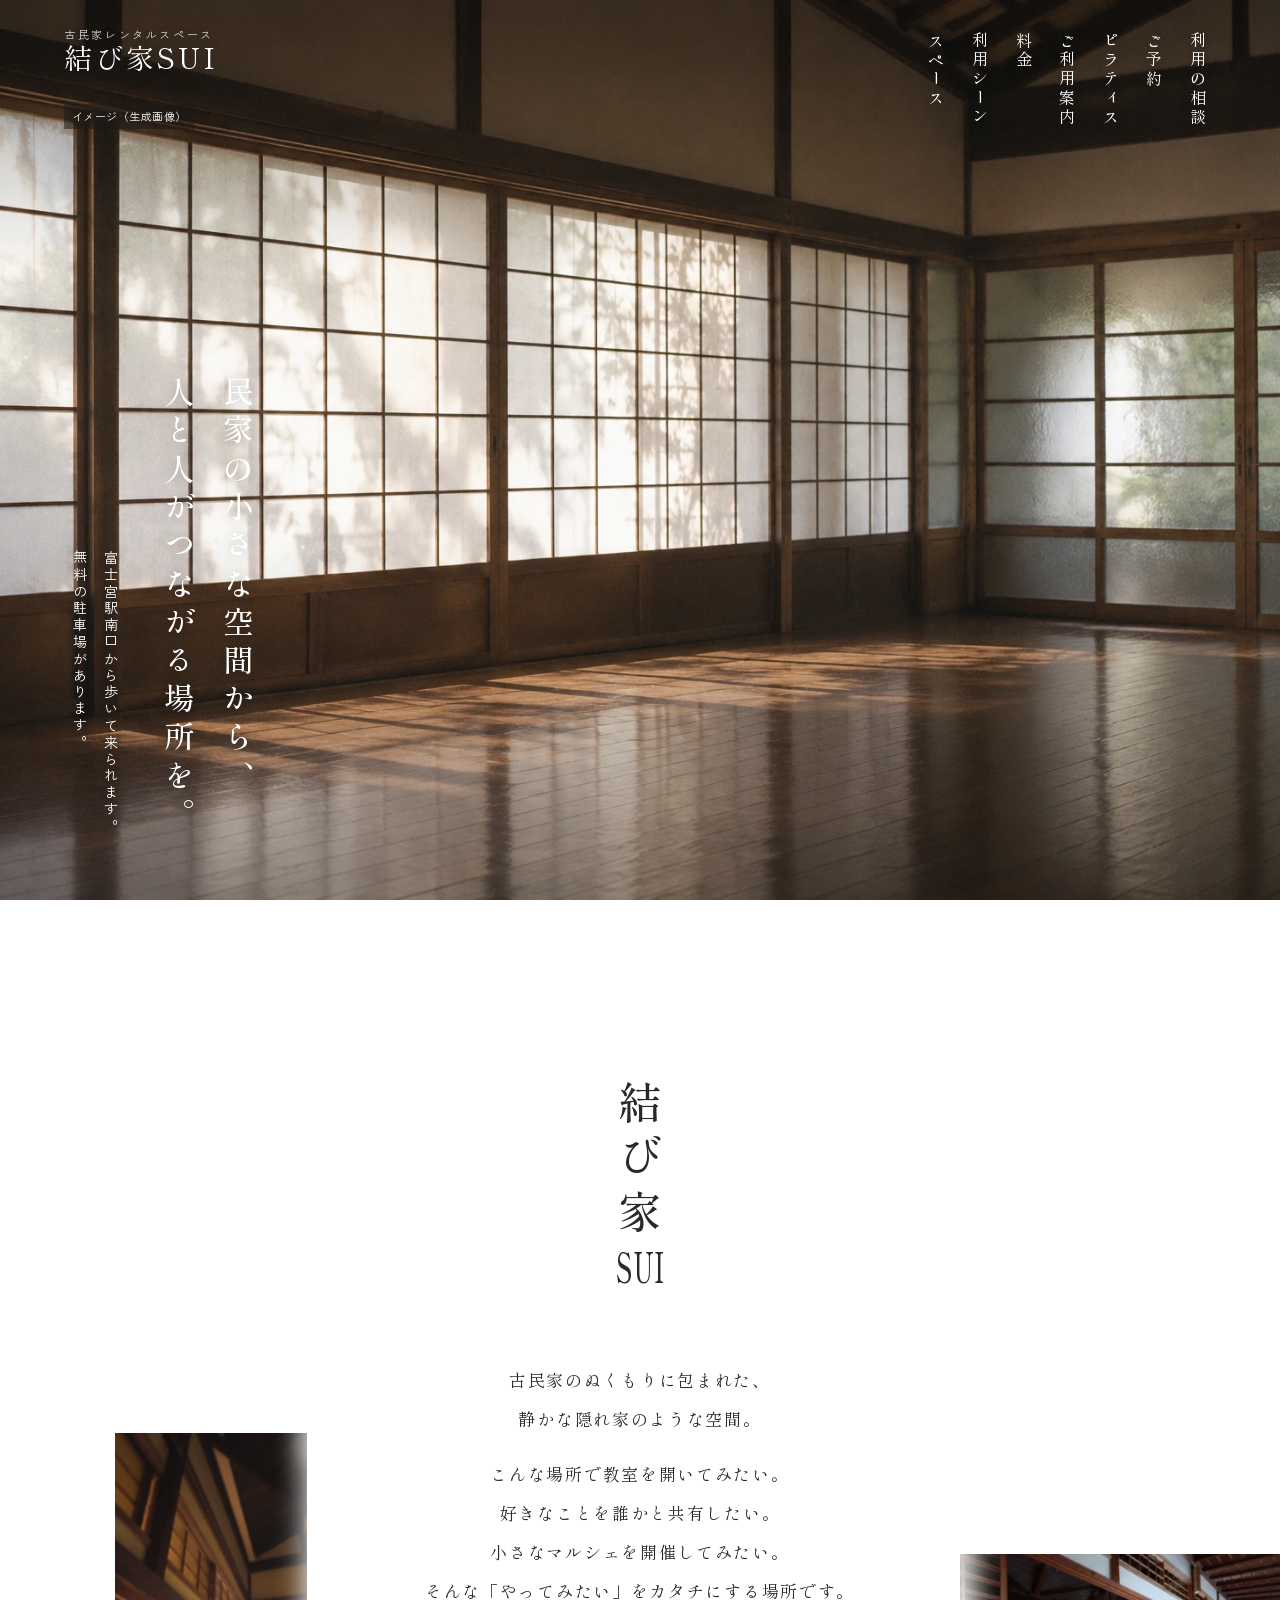
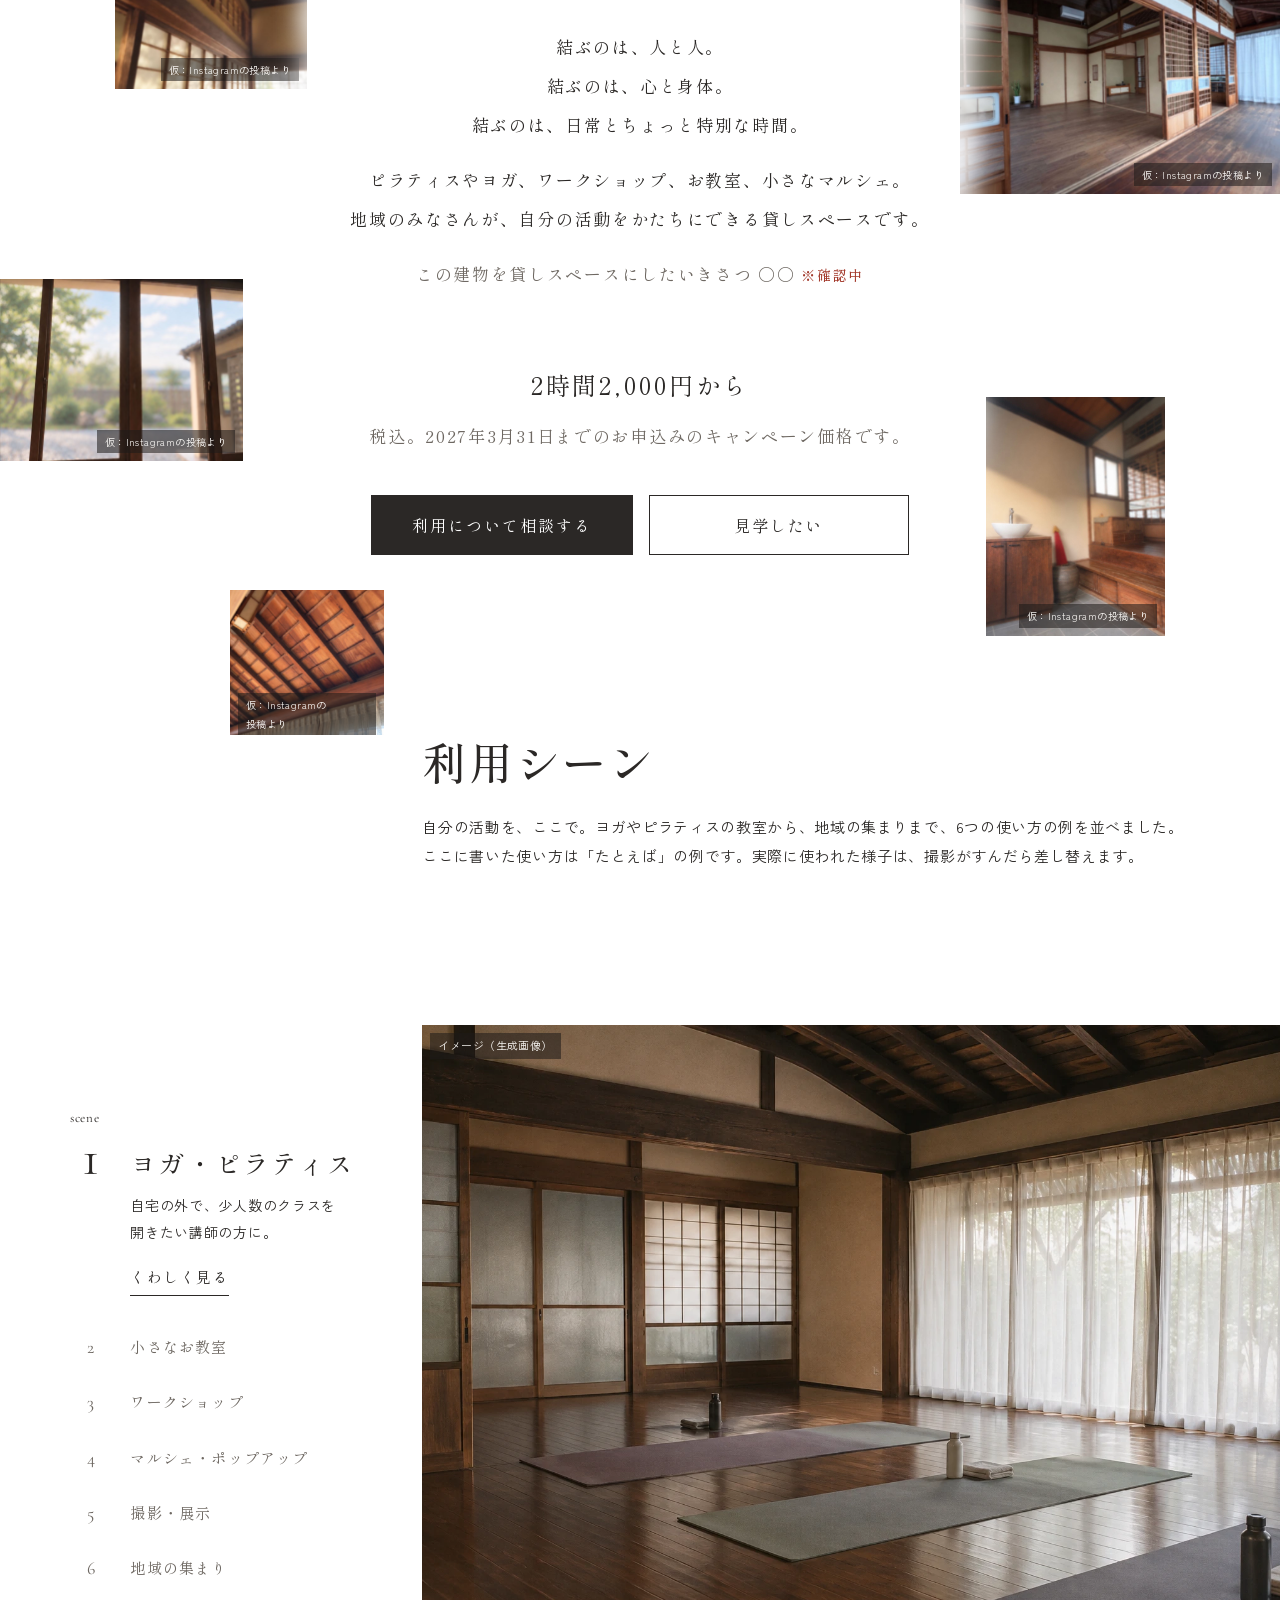
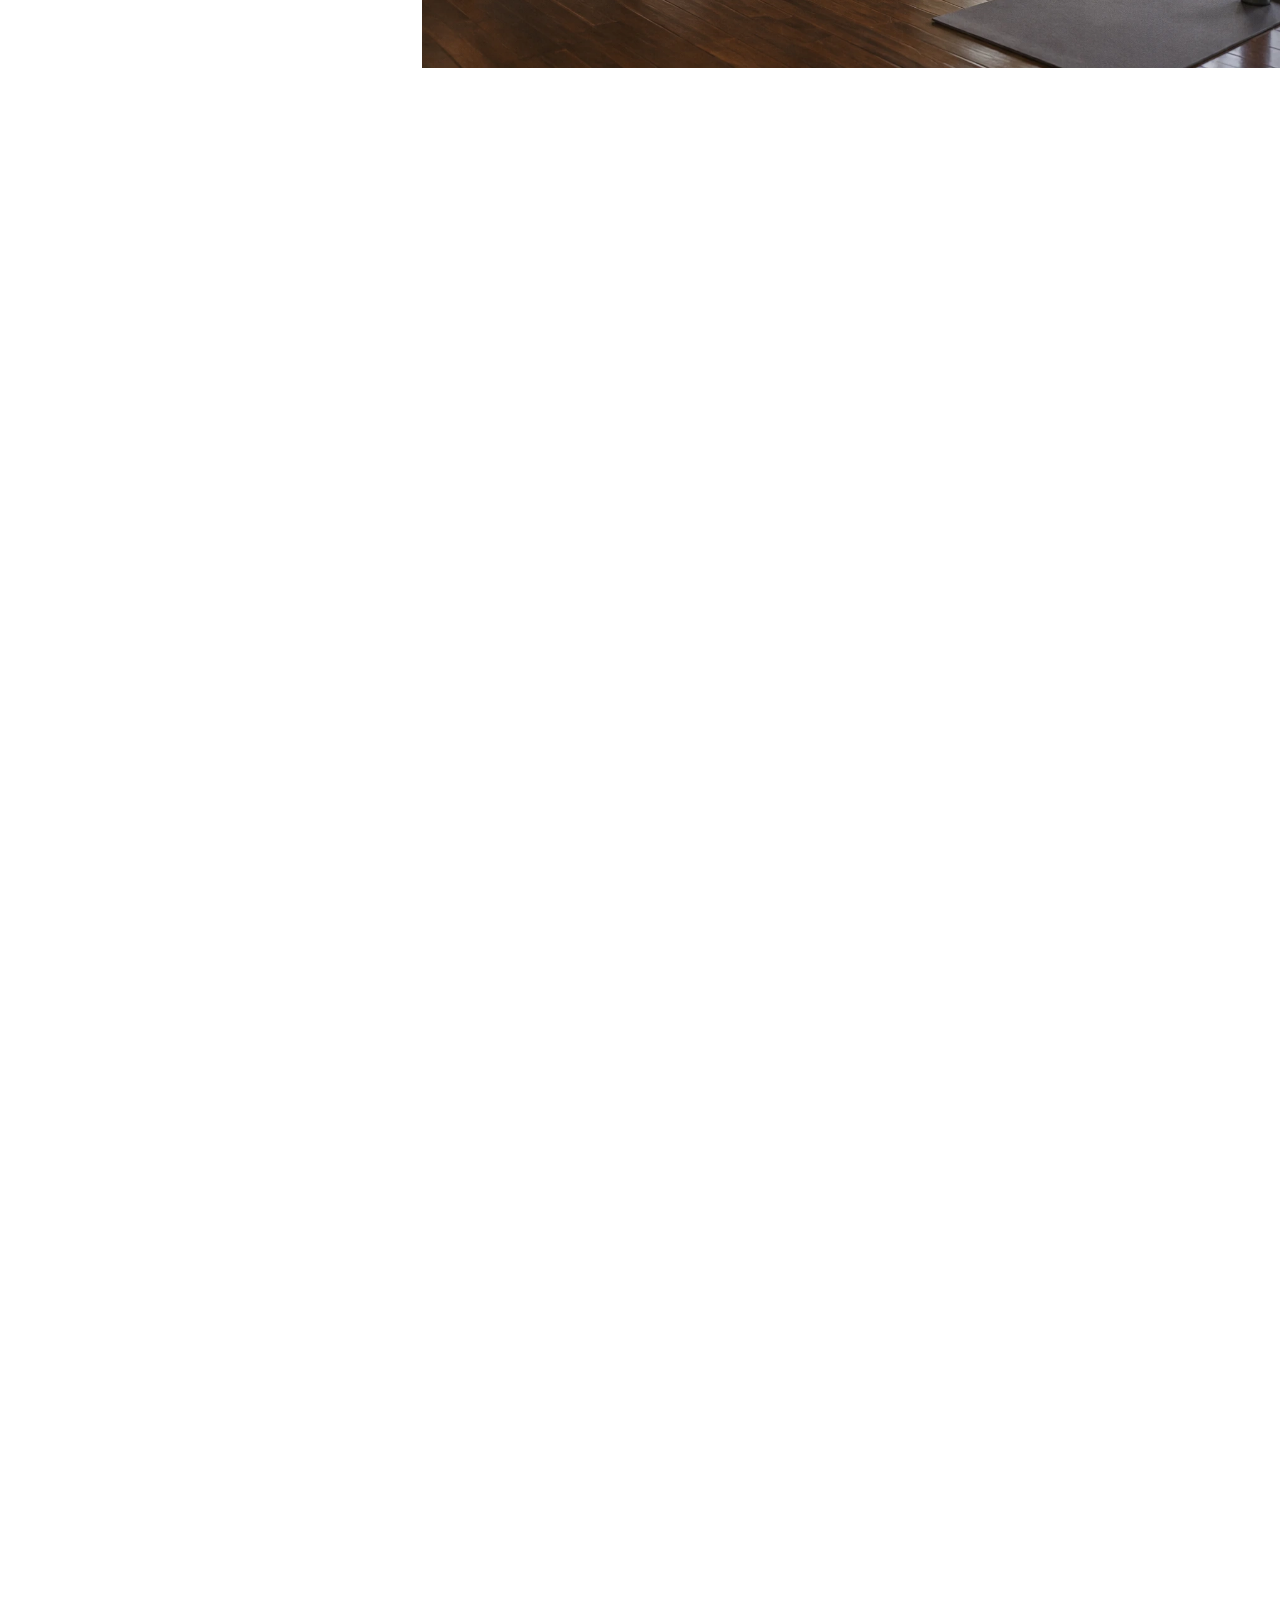
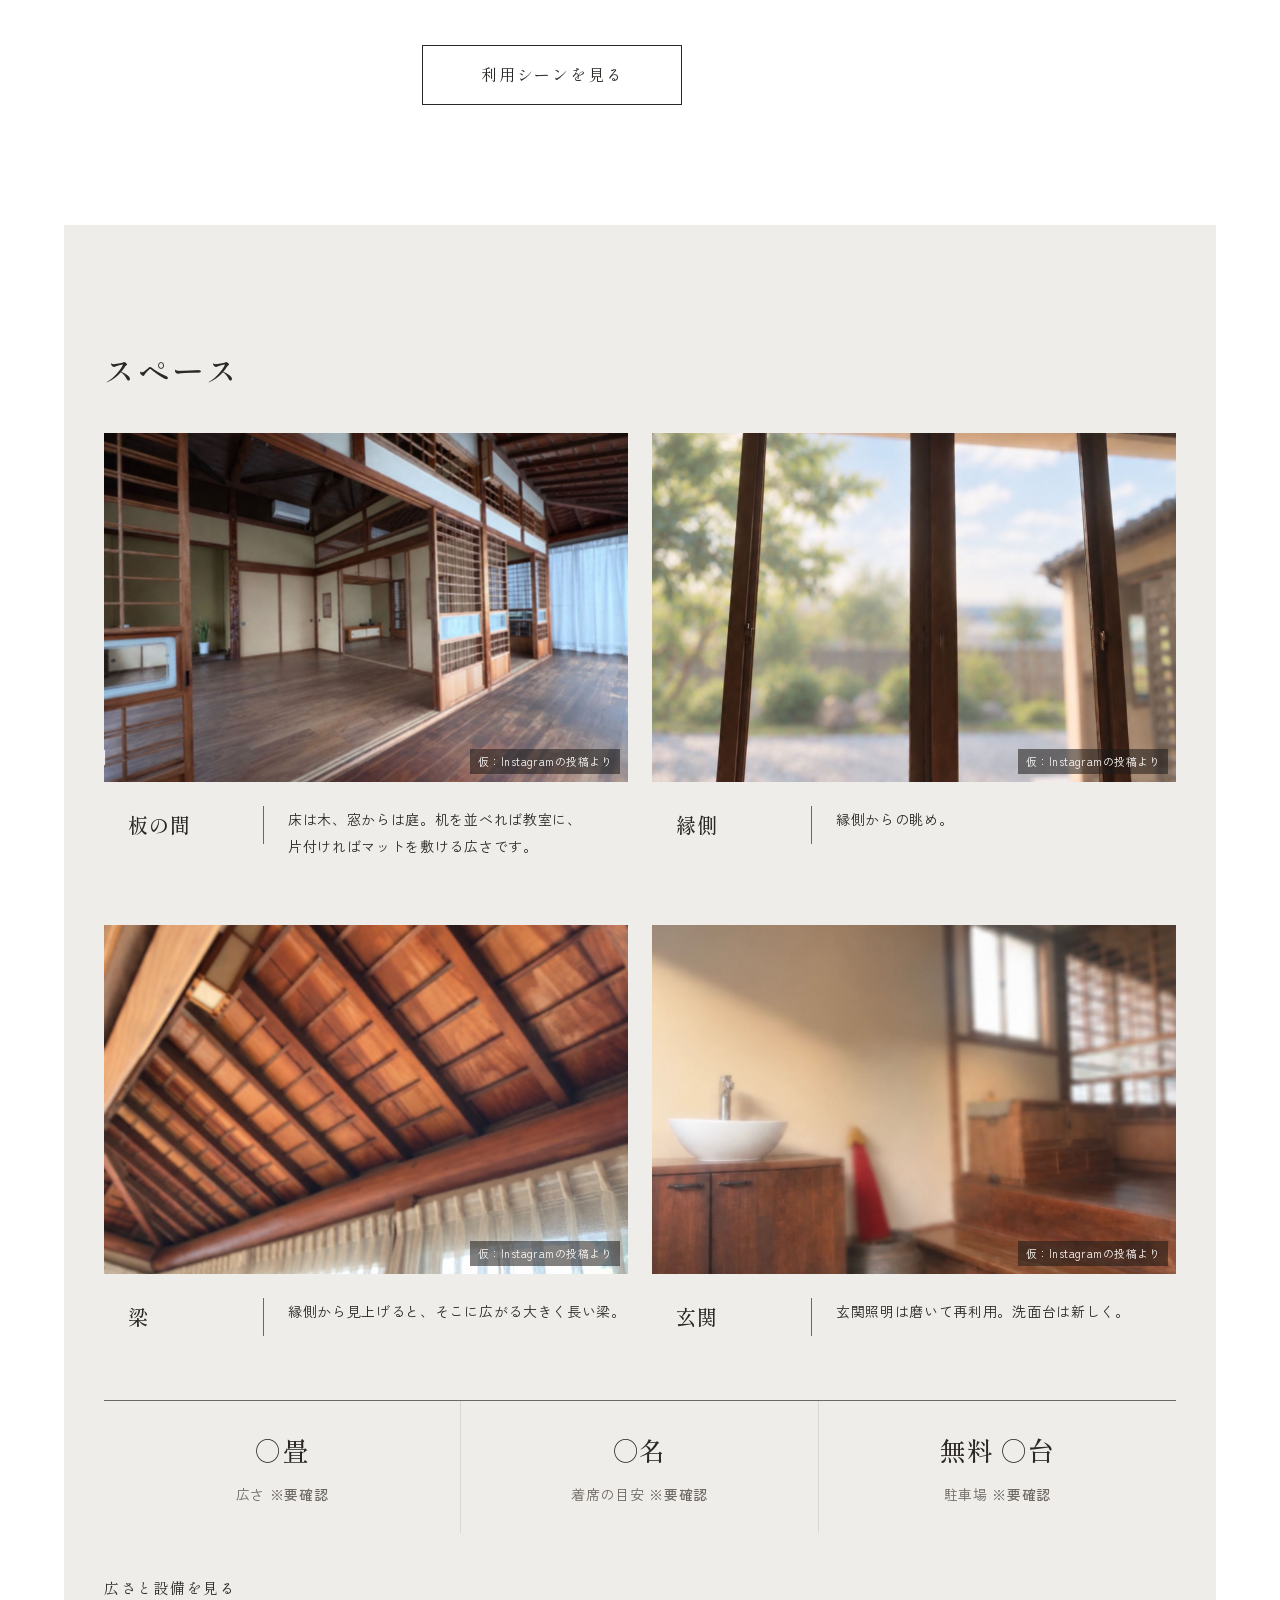
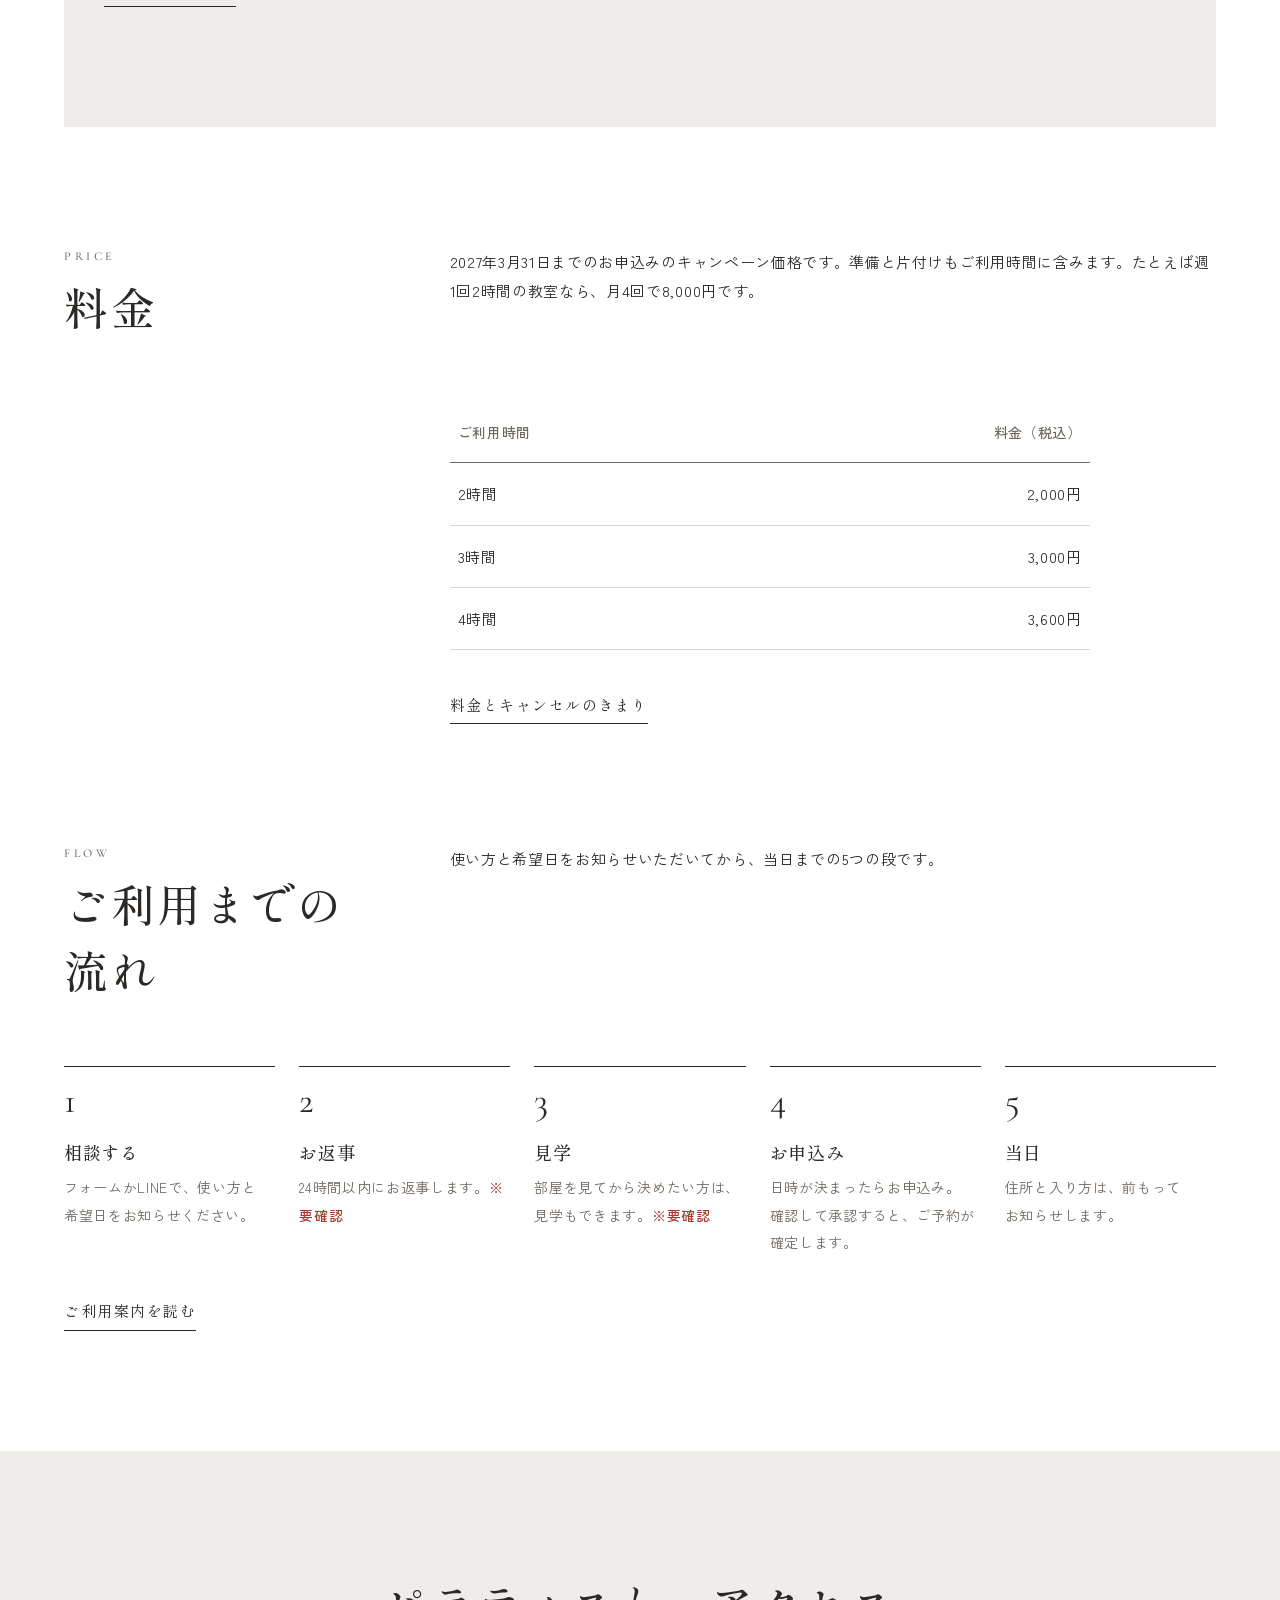
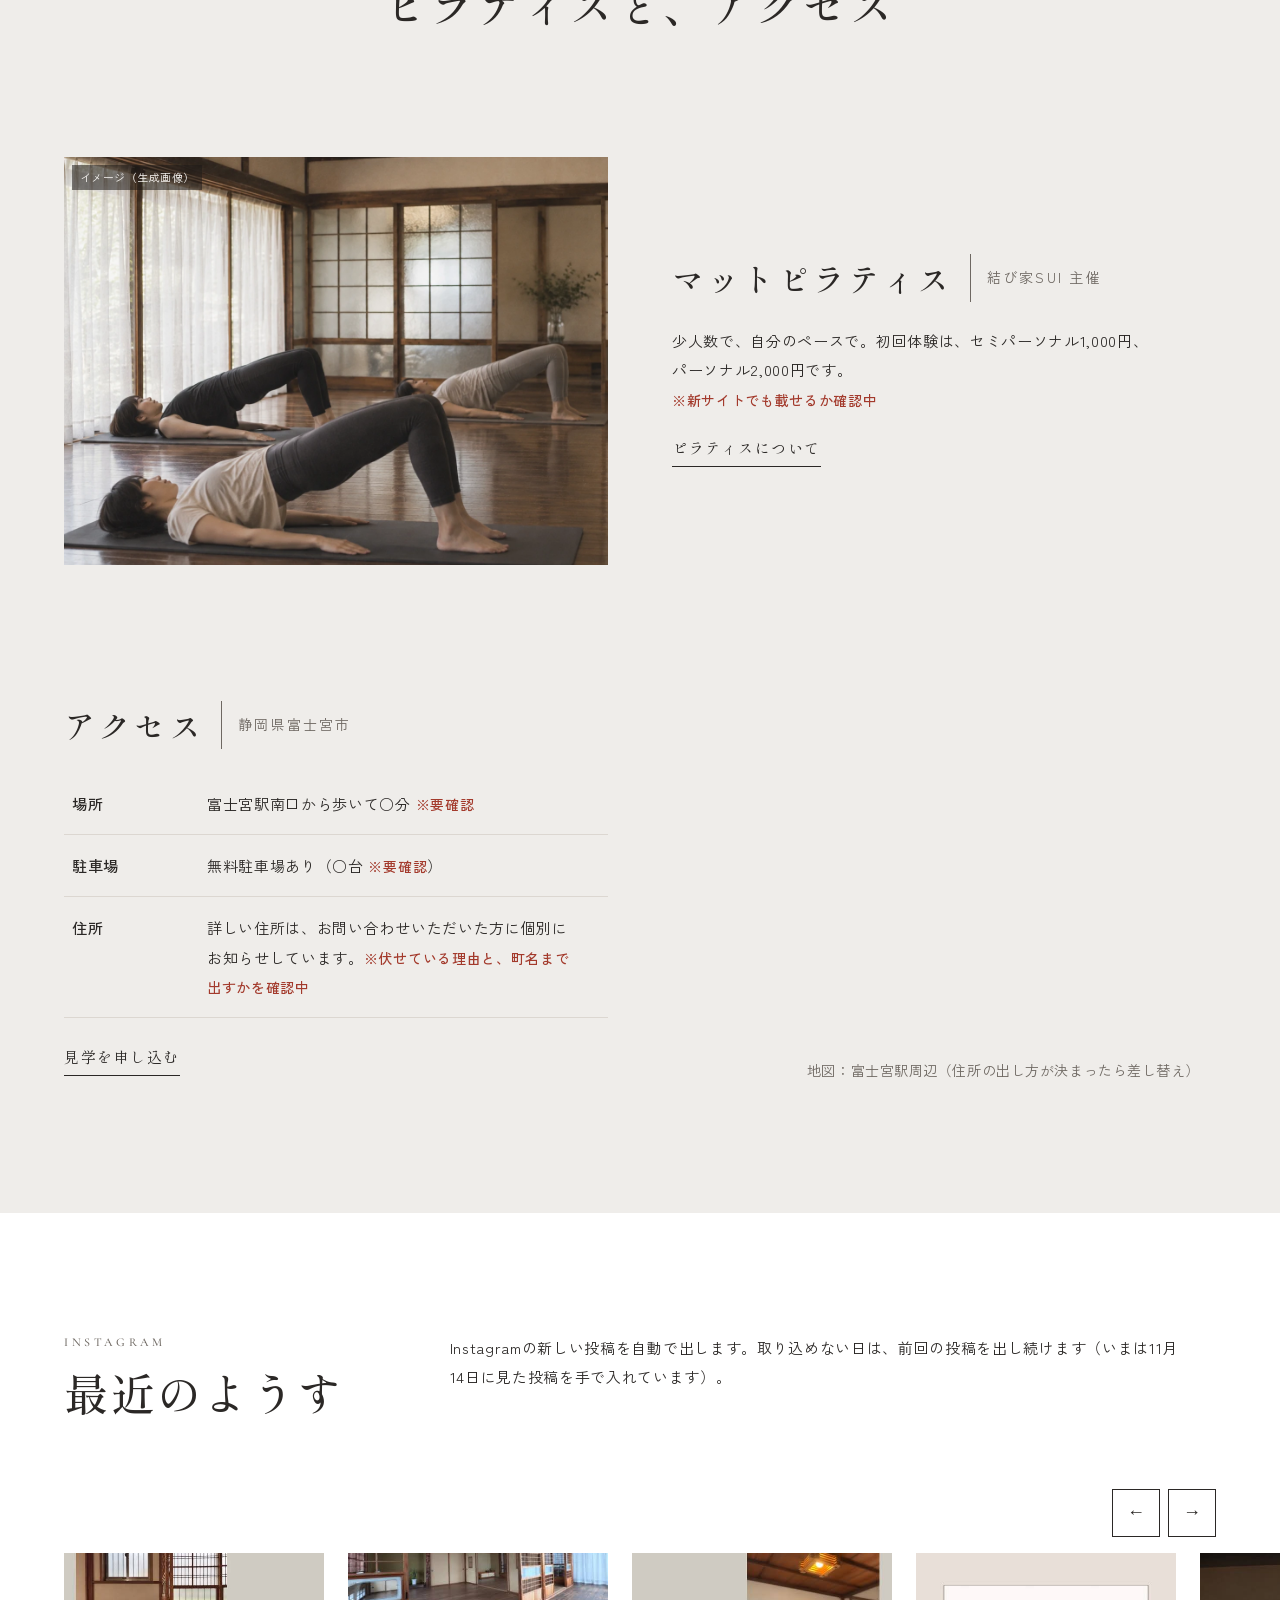
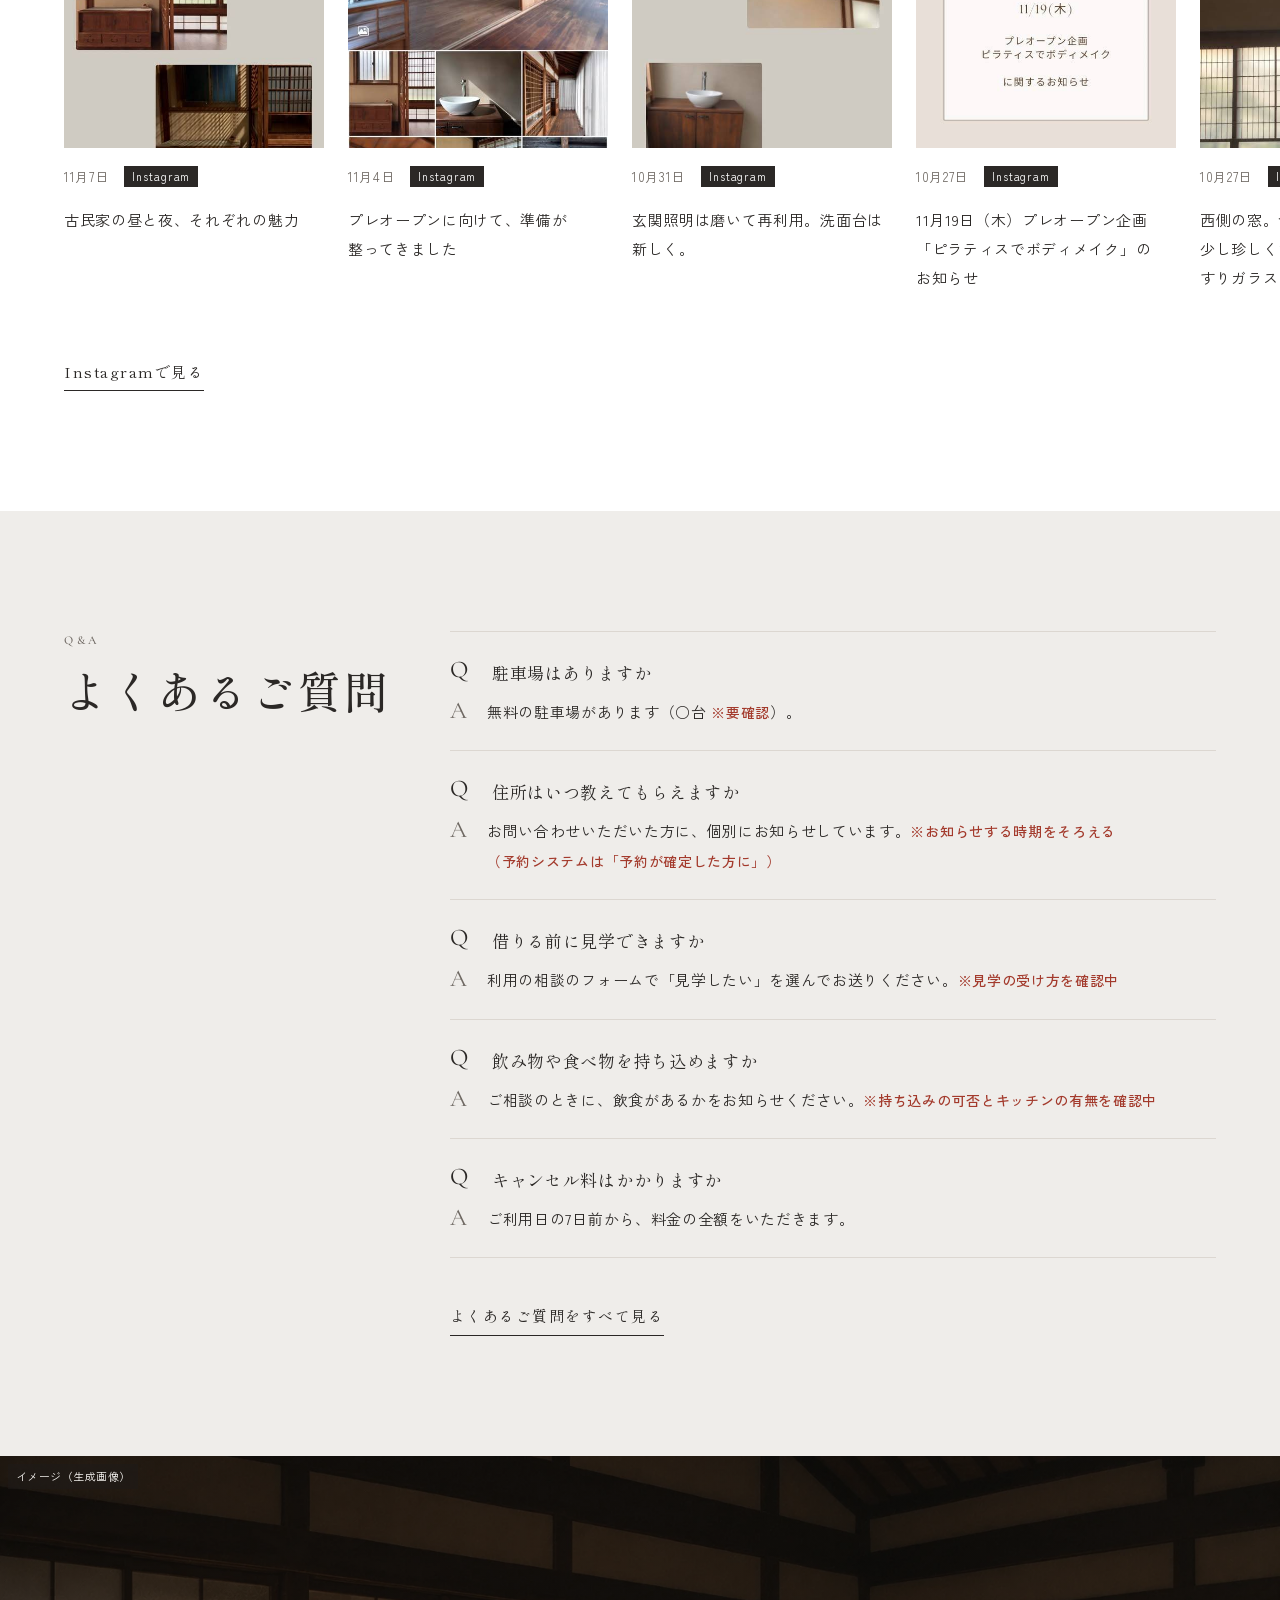
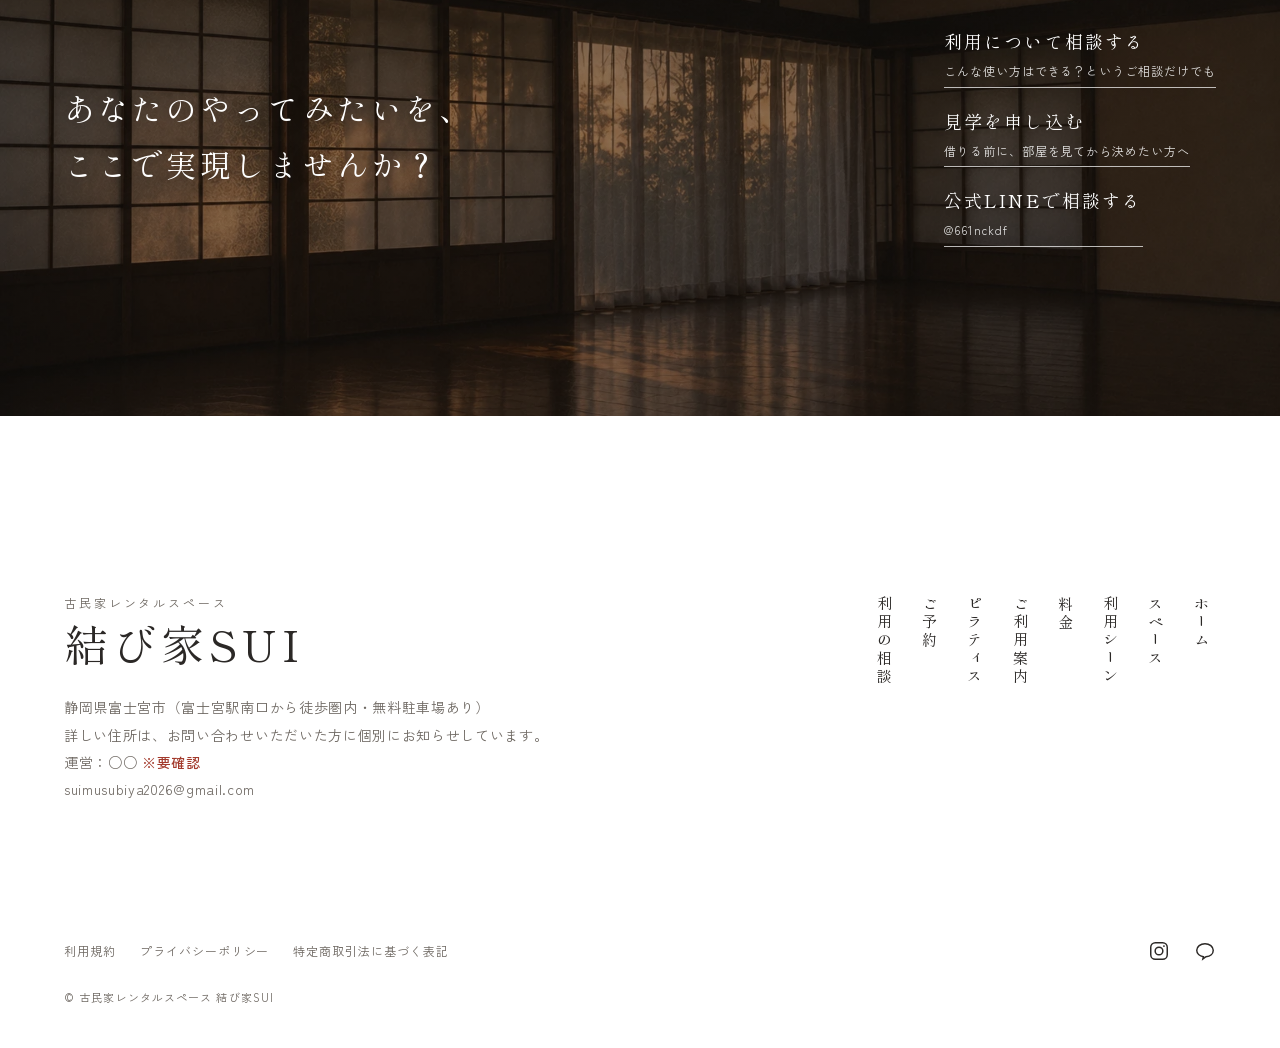
==== index.html @ 97f44e24 "結び家SUI モック2案目を追加する（senya-gafu.com の並べ方） 1案目（Musubiya-Sui-HP）と同じ中身を、全面の写真・縦書きのメニュー・散らした写真・ 番号つきの一覧と大き" ====
<!doctype html>
<html lang="ja">
<head>
<meta charset="utf-8">
<meta name="viewport" content="width=device-width, initial-scale=1">
<title>富士宮の古民家レンタルスペース｜結び家SUI（モック2案目）</title>
<meta name="description" content="富士宮駅南口から徒歩圏内、無料駐車場あり。ヨガやピラティスの教室、ワークショップ、小さな集まりに使える貸しスペースです。2時間2,000円から（税込）。">
<link rel="preconnect" href="https://fonts.googleapis.com">
<link rel="preconnect" href="https://fonts.gstatic.com" crossorigin>
<link href="https://fonts.googleapis.com/css2?family=Cormorant+Garamond:wght@500&family=Shippori+Mincho:wght@500&family=Zen+Kaku+Gothic+New:wght@400;500&display=swap" rel="stylesheet">
<link rel="stylesheet" href="assets/site.css?v=1">
</head>
<body id="top">
<div data-include="header"></div>

<main>
  <!-- 1. 最初の画面：全面の写真と、左下の縦書きのことば -->
  <div class="mv">
    <h1 class="sr-only">古民家レンタルスペース 結び家SUI</h1>
    <div class="ph dark mv-photo photo gen" style="background-image:url(assets/img/gen/top-hero.webp)" data-label="写真：障子越しの光が入る部屋（撮影予定）"></div>
    <div class="mv-copy">
      <h2>民家の小さな空間から、<br>人と人がつながる場所を。</h2>
      <p>富士宮駅南口から歩いて来られます。<br>無料の駐車場があります。</p>
    </div>
  </div>

  <!-- 2. この場所について：縦書きの名前と、まわりに散らした写真 -->
  <section class="concept" aria-label="この場所について">
    <div class="floats" aria-hidden="true">
      <div class="ph photo f1" data-speed="90"  style="background-image:url(assets/img/photo/tall-shoji.jpg)" data-label=""></div>
      <div class="ph photo f2" data-speed="160" style="background-image:url(assets/img/photo/room.jpg)" data-label=""></div>
      <div class="ph photo f3" data-speed="120" style="background-image:url(assets/img/photo/garden.jpg)" data-label=""></div>
      <div class="ph photo f4" data-speed="70"  style="background-image:url(assets/img/photo/genkan.jpg)" data-label=""></div>
      <div class="ph photo f5" data-speed="140" style="background-image:url(assets/img/photo/beams.jpg)" data-label=""></div>
    </div>
    <div class="concept-body">
      <h2>結び家<span class="tcy">SUI</span></h2>
      <p>古民家のぬくもりに包まれた、<br>静かな隠れ家のような空間。</p>
      <p>こんな場所で教室を開いてみたい。<br>好きなことを誰かと共有したい。<br>小さなマルシェを開催してみたい。<br>そんな「やってみたい」をカタチにする場所です。</p>
      <p>結ぶのは、人と人。<br>結ぶのは、心と身体。<br>結ぶのは、日常とちょっと特別な時間。</p>
      <p>ピラティスやヨガ、ワークショップ、お教室、小さなマルシェ。<br>地域のみなさんが、自分の活動をかたちにできる貸しスペースです。</p>
      <p class="note">この建物を貸しスペースにしたいきさつ ○○ <span class="todo">※確認中</span></p>
      <p class="price">2時間2,000円から</p>
      <p class="note">税込。2027年3月31日までのお申込みのキャンペーン価格です。</p>
      <div class="btns">
        <a class="btn primary" href="contact.html">利用について相談する</a>
        <a class="btn" href="contact.html?type=visit">見学したい</a>
      </div>
    </div>
  </section>

  <!-- 3. 利用シーン：左に番号つきの一覧、右に大きな写真。スクロールで切り替わる -->
  <section class="steps" aria-labelledby="steps-ttl">
    <div class="steps-head">
      <h2 id="steps-ttl">利用シーン</h2>
      <p>自分の活動を、ここで。ヨガやピラティスの教室から、地域の集まりまで、6つの使い方の例を並べました。ここに書いた使い方は「たとえば」の例です。実際に使われた様子は、撮影がすんだら差し替えます。</p>
    </div>
    <div class="steps-track" style="--n:6">
      <div class="steps-pin">
        <ol class="steps-list">
          <li><span class="k">scene</span><div class="ph photo gen mph" style="background-image:url(assets/img/gen/scene-yoga.webp)" data-label=""></div><span class="t">ヨガ・ピラティス</span><div class="d">自宅の外で、少人数のクラスを開きたい講師の方に。<br><a class="line-link" href="scenes.html#yoga-pilates">くわしく見る</a></div></li>
          <li><span class="k">scene</span><div class="ph photo gen mph" style="background-image:url(assets/img/gen/scene-class.webp)" data-label=""></div><span class="t">小さなお教室</span><div class="d">手芸などの、机を並べて教える教室に。<br><a class="line-link" href="scenes.html#class">くわしく見る</a></div></li>
          <li><span class="k">scene</span><div class="ph photo gen mph" style="background-image:url(assets/img/gen/scene-workshop.webp)" data-label=""></div><span class="t">ワークショップ</span><div class="d">作家さんの、少人数の作る会に。<br><a class="line-link" href="scenes.html#workshop">くわしく見る</a></div></li>
          <li><span class="k">scene</span><div class="ph photo gen mph" style="background-image:url(assets/img/gen/scene-marche.webp)" data-label=""></div><span class="t">マルシェ・ポップアップ</span><div class="d">内容と人数をご相談ください。<span class="todo">※物販と人数の条件を確認中</span><br><a class="line-link" href="scenes.html#marche">くわしく見る</a></div></li>
          <li><span class="k">scene</span><div class="ph photo gen mph" style="background-image:url(assets/img/gen/scene-exhibit.webp)" data-label=""></div><span class="t">撮影・展示</span><div class="d">内容をご相談ください。<span class="todo">※撮影の料金を確認中</span><br><a class="line-link" href="scenes.html#photo">くわしく見る</a></div></li>
          <li><span class="k">scene</span><div class="ph photo gen mph" style="background-image:url(assets/img/gen/scene-community.webp)" data-label=""></div><span class="t">地域の集まり</span><div class="d">交流会や勉強会、地域の団体の集まりに。<br><a class="line-link" href="scenes.html#community">くわしく見る</a></div></li>
        </ol>
        <div class="steps-photos" aria-hidden="true">
          <div class="ph photo gen" style="background-image:url(assets/img/gen/scene-yoga.webp)" data-label=""></div>
          <div class="ph photo gen" style="background-image:url(assets/img/gen/scene-class.webp)" data-label=""></div>
          <div class="ph photo gen" style="background-image:url(assets/img/gen/scene-workshop.webp)" data-label=""></div>
          <div class="ph photo gen" style="background-image:url(assets/img/gen/scene-marche.webp)" data-label=""></div>
          <div class="ph photo gen" style="background-image:url(assets/img/gen/scene-exhibit.webp)" data-label=""></div>
          <div class="ph photo gen" style="background-image:url(assets/img/gen/scene-community.webp)" data-label=""></div>
        </div>
      </div>
    </div>
    <div class="steps-foot"><a class="btn" href="scenes.html">利用シーンを見る</a></div>
  </section>

  <!-- 4. スペース：灰色の面の上に、写真と「名前｜説明」のカード -->
  <section class="inset" aria-labelledby="space-ttl">
    <h2 id="space-ttl">スペース</h2>
    <div class="cards2">
      <div><div class="ph photo" style="background-image:url(assets/img/photo/room.jpg)" data-label="写真：部屋の全景"></div>
        <div class="cap"><h3>板の間</h3><p>床は木、窓からは庭。机を並べれば教室に、片付ければマットを敷ける広さです。</p></div></div>
      <div><div class="ph photo" style="background-image:url(assets/img/photo/garden.jpg)" data-label="写真：縁側と庭"></div>
        <div class="cap"><h3>縁側</h3><p>縁側からの眺め。</p></div></div>
      <div><div class="ph photo" style="background-image:url(assets/img/photo/beams.jpg)" data-label="写真：梁"></div>
        <div class="cap"><h3>梁</h3><p>縁側から見上げると、そこに広がる大きく長い梁。</p></div></div>
      <div><div class="ph photo" style="background-image:url(assets/img/photo/genkan.jpg)" data-label="写真：玄関"></div>
        <div class="cap"><h3>玄関</h3><p>玄関照明は磨いて再利用。洗面台は新しく。</p></div></div>
    </div>
    <ul class="facts">
      <li><b>○畳</b><span>広さ <span class="todo">※要確認</span></span></li>
      <li><b>○名</b><span>着席の目安 <span class="todo">※要確認</span></span></li>
      <li><b>無料 ○台</b><span>駐車場 <span class="todo">※要確認</span></span></li>
    </ul>
    <div class="sec-foot"><a class="line-link" href="space.html">広さと設備を見る</a></div>
  </section>

  <!-- 5. 料金と、ご利用までの流れ：見出しを左、文を右 -->
  <section class="sec" aria-labelledby="price-ttl">
    <div class="twohead">
      <h2 id="price-ttl"><small>Price</small>料金</h2>
      <p>2027年3月31日までのお申込みのキャンペーン価格です。準備と片付けもご利用時間に含みます。たとえば週1回2時間の教室なら、月4回で8,000円です。</p>
    </div>
    <div class="body">
      <table class="t" style="max-width:640px">
        <thead><tr><th>ご利用時間</th><th style="text-align:right">料金（税込）</th></tr></thead>
        <tbody>
          <tr><td>2時間</td><td class="num">2,000円</td></tr>
          <tr><td>3時間</td><td class="num">3,000円</td></tr>
          <tr><td>4時間</td><td class="num">3,600円</td></tr>
        </tbody>
      </table>
      <div class="sec-foot"><a class="line-link" href="price.html">料金とキャンセルのきまり</a></div>
    </div>
  </section>

  <section class="sec" style="padding-top:0" aria-labelledby="flow-ttl">
    <div class="twohead">
      <h2 id="flow-ttl"><small>Flow</small>ご利用までの流れ</h2>
      <p>使い方と希望日をお知らせいただいてから、当日までの5つの段です。</p>
    </div>
    <ol class="flow">
      <li><b>相談する</b><p>フォームかLINEで、使い方と希望日をお知らせください。</p></li>
      <li><b>お返事</b><p>24時間以内にお返事します。<span class="todo">※要確認</span></p></li>
      <li><b>見学</b><p>部屋を見てから決めたい方は、見学もできます。<span class="todo">※要確認</span></p></li>
      <li><b>お申込み</b><p>日時が決まったらお申込み。確認して承認すると、ご予約が確定します。</p></li>
      <li><b>当日</b><p>住所と入り方は、前もってお知らせします。</p></li>
    </ol>
    <div class="sec-foot"><a class="line-link" href="guide.html">ご利用案内を読む</a></div>
  </section>

  <!-- 6. ピラティスとアクセス：写真と文を左右に交互に -->
  <section class="rows" aria-labelledby="rows-ttl">
    <h2 id="rows-ttl">ピラティスと、アクセス</h2>
    <div class="row-item">
      <div class="ph photo gen" style="background-image:url(assets/img/gen/pilates-move.webp)" data-label="写真：マットの上で体を動かす様子"></div>
      <div>
        <div class="name"><h3>マットピラティス</h3><span>結び家SUI 主催</span></div>
        <p>少人数で、自分のペースで。初回体験は、セミパーソナル1,000円、パーソナル2,000円です。<br><span class="todo">※新サイトでも載せるか確認中</span></p>
        <a class="line-link" href="pilates.html">ピラティスについて</a>
      </div>
    </div>
    <div class="row-item rev" id="access">
      <div class="ph" data-label="地図：富士宮駅周辺（住所の出し方が決まったら差し替え）"></div>
      <div>
        <div class="name"><h3>アクセス</h3><span>静岡県富士宮市</span></div>
        <table class="t">
          <tbody>
            <tr><th scope="row">場所</th><td>富士宮駅南口から歩いて○分 <span class="todo">※要確認</span></td></tr>
            <tr><th scope="row">駐車場</th><td>無料駐車場あり（○台 <span class="todo">※要確認</span>）</td></tr>
            <tr><th scope="row">住所</th><td>詳しい住所は、お問い合わせいただいた方に個別にお知らせしています。<span class="todo">※伏せている理由と、町名まで出すかを確認中</span></td></tr>
          </tbody>
        </table>
        <div class="sec-foot" style="margin-top:var(--s-4)"><a class="line-link" href="contact.html?type=visit">見学を申し込む</a></div>
      </div>
    </div>
  </section>

  <!-- 7. 最近のようす：横に流れるカード -->
  <section class="sec" aria-labelledby="ig-ttl">
    <div class="twohead">
      <h2 id="ig-ttl"><small>Instagram</small>最近のようす</h2>
      <p>Instagramの新しい投稿を自動で出します。取り込めない日は、前回の投稿を出し続けます（いまは11月14日に見た投稿を手で入れています）。</p>
    </div>
    <div class="slider">
      <div class="slider-arrows"><button type="button" data-dir="-1" aria-label="前へ">←</button><button type="button" data-dir="1" aria-label="次へ">→</button></div>
      <div class="slider-track">
        <a href="https://www.instagram.com/p/DfcEiLHGvTW/" target="_blank" rel="noopener"><img src="assets/img/ig/DfcEiLHGvTW.jpg" alt="" loading="lazy"><p class="meta"><time>11月7日</time><span class="tag">Instagram</span></p><p class="ttl">古民家の昼と夜、それぞれの魅力</p></a>
        <a href="https://www.instagram.com/p/DfWBV_NGq1J/" target="_blank" rel="noopener"><img src="assets/img/ig/DfWBV_NGq1J.jpg" alt="" loading="lazy"><p class="meta"><time>11月4日</time><span class="tag">Instagram</span></p><p class="ttl">プレオープンに向けて、準備が整ってきました</p></a>
        <a href="https://www.instagram.com/p/DfKJiANmpR-/" target="_blank" rel="noopener"><img src="assets/img/ig/DfKJiANmpR-.jpg" alt="" loading="lazy"><p class="meta"><time>10月31日</time><span class="tag">Instagram</span></p><p class="ttl">玄関照明は磨いて再利用。洗面台は新しく。</p></a>
        <a href="https://www.instagram.com/p/DfBBvKOk40o/" target="_blank" rel="noopener"><img src="assets/img/ig/DfBBvKOk40o.jpg" alt="" loading="lazy"><p class="meta"><time>10月27日</time><span class="tag">Instagram</span></p><p class="ttl">11月19日（木）プレオープン企画「ピラティスでボディメイク」のお知らせ</p></a>
        <a href="https://www.instagram.com/p/DfBswfVtsW6/" target="_blank" rel="noopener"><img src="assets/img/ig/DfBswfVtsW6.jpg" alt="" loading="lazy"><p class="meta"><time>10月27日</time><span class="tag">Instagram</span></p><p class="ttl">西側の窓。今では少し珍しくなった、昔ながらのすりガラス</p></a>
        <a href="https://www.instagram.com/p/De2xdJBTn5W/" target="_blank" rel="noopener"><img src="assets/img/ig/De2xdJBTn5W.jpg" alt="" loading="lazy"><p class="meta"><time>10月23日</time><span class="tag">Instagram</span></p><p class="ttl">縁側から見上げると、そこに広がる大きく長い梁</p></a>
      </div>
    </div>
    <div class="sec-foot"><a class="line-link" href="https://www.instagram.com/sui_musubiya/" target="_blank" rel="noopener">Instagramで見る</a></div>
  </section>

  <!-- 8. よくあるご質問（5問。全部はご利用案内に） -->
  <section class="sec tint" aria-labelledby="qa-ttl">
    <div class="twohead">
      <h2 id="qa-ttl"><small>Q&amp;A</small>よくあるご質問</h2>
      <ul class="qa-list">
        <li><p class="q">駐車場はありますか</p><p class="a"><span>無料の駐車場があります（○台 <span class="todo">※要確認</span>）。</span></p></li>
        <li><p class="q">住所はいつ教えてもらえますか</p><p class="a"><span>お問い合わせいただいた方に、個別にお知らせしています。<span class="todo">※お知らせする時期をそろえる（予約システムは「予約が確定した方に」）</span></span></p></li>
        <li><p class="q">借りる前に見学できますか</p><p class="a"><span>利用の相談のフォームで「見学したい」を選んでお送りください。<span class="todo">※見学の受け方を確認中</span></span></p></li>
        <li><p class="q">飲み物や食べ物を持ち込めますか</p><p class="a"><span>ご相談のときに、飲食があるかをお知らせください。<span class="todo">※持ち込みの可否とキッチンの有無を確認中</span></span></p></li>
        <li><p class="q">キャンセル料はかかりますか</p><p class="a"><span>ご利用日の7日前から、料金の全額をいただきます。</span></p></li>
      </ul>
    </div>
    <div class="body" style="margin-top:calc(-1 * var(--s-4))"><a class="line-link" href="guide.html#faq">よくあるご質問をすべて見る</a></div>
  </section>
  <!-- 最後の誘い（写真の帯）は、フッターの上に全ページ共通で出す -->
</main>

<div data-include="footer"></div>
<script src="assets/site.js?v=1"></script>
</body>
</html>
---- assets/site.css ----
/* 結び家SUI モック（2案目） 共通スタイル
   レイアウトの組み方は senya-gafu.com の並べ方を参考にした（白地、全面の写真、縦書きの見出しとメニュー、
   写真を大小ずらして散らす、番号つきの一覧と大きな写真を並べて固定する、灰色の面のカード、横に流れる記事、
   写真の帯の誘い、縦書きのメニューを持つフッター）。文章・画像・コードは借りていない。
   色と字体は結び家SUIのもの（docs/DESIGN.md の字体と、白地に合わせた色）。 */

:root {
  --c-bg: #FFFFFF;
  --c-surface: #EFEDEA;
  --c-paper: #FFFFFF;
  --c-ink: #2B2826;
  --c-ink-muted: #6E6862;
  --c-line: #DCD7D1;
  --c-accent: #8C4A32;
  --c-accent-hover: #733B27;
  --c-moss: #556246;
  --c-ai: #3D5A73;
  --c-amber: #8A5A12;
  --c-danger: #A33A2C;
  --c-photo: #6F675F;
  --c-photo-dark: #3E3934;

  --f-head: "Shippori Mincho", "Noto Serif JP", "Hiragino Mincho ProN", serif;
  --f-body: "Zen Kaku Gothic New", "Noto Sans JP", "Hiragino Sans", sans-serif;
  --f-label: "Cormorant Garamond", serif;

  --t-heading: 1.75rem;
  --t-body: 1rem;
  --t-note: 0.8125rem;

  --s-1: 4px; --s-2: 8px; --s-3: 16px; --s-4: 24px; --s-5: 40px; --s-6: 64px; --s-7: 120px; --s-8: 180px;
  --menu: 96px;            /* ヘッダーの高さ */
  --side: clamp(20px, 5vw, 72px);  /* 画面の左右の余白 */
}
@media (min-width: 640px) { :root { --t-body: 1.0625rem; --t-note: 0.875rem; } }
@media (min-width: 1024px) { :root { --t-heading: 2.75rem; } }

* { box-sizing: border-box; }
html { -webkit-text-size-adjust: 100%; scroll-behavior: smooth; }
body {
  margin: 0; background: var(--c-bg); color: var(--c-ink);
  font-family: var(--f-body); font-size: var(--t-body); line-height: 1.95; letter-spacing: 0.04em;
  word-break: auto-phrase;
}
img { max-width: 100%; display: block; }
a { color: inherit; }
h1, h2, h3, h4 { font-family: var(--f-head); font-weight: 500; letter-spacing: 0.06em; line-height: 1.5; margin: 0; }
p { margin: 0 0 var(--s-3); }
.v { writing-mode: vertical-rl; text-orientation: mixed; }
.tcy { text-combine-upright: all; }
.label-en { font-family: var(--f-label); font-size: 12px; letter-spacing: 0.3em; text-transform: uppercase; color: var(--c-ink-muted); }
.note { font-size: var(--t-note); color: var(--c-ink-muted); line-height: 1.85; }
.todo { color: var(--c-danger); font-size: var(--t-note); font-weight: 500; }
.sr-only { position: absolute; width: 1px; height: 1px; overflow: hidden; clip: rect(0 0 0 0); }
.hidden { display: none !important; }

/* ---------- 写真 ---------- */
.ph {
  position: relative; background: var(--c-surface); color: var(--c-ink-muted);
  display: flex; align-items: flex-end; justify-content: flex-end; overflow: hidden;
}
.ph::after { content: attr(data-label); font-size: var(--t-note); padding: var(--s-2) var(--s-3); letter-spacing: 0.04em; }
.ph.dark { background: var(--c-photo); color: #F2EFEA; }
.ph.darker { background: var(--c-photo-dark); color: #F2EFEA; }
.ph.photo { background-size: cover; background-position: center; }
.ph.photo::after { content: "仮：Instagramの投稿より"; font-size: 11px; color: #FAF8F5; background: rgba(30, 27, 25, 0.55); padding: 2px var(--s-2); margin: var(--s-2); }
/* 生成画像（assets/img/gen/）は実写と見分けがつくよう、左上に「イメージ」と出す */
.ph.photo.gen { align-items: flex-start; justify-content: flex-start; }
.ph.photo.gen::after { content: "イメージ（生成画像）"; }

/* ---------- ヘッダー ----------
   写真のあるページの最初は、透明な背景に白い文字。右上に縦書きのメニューを並べる。
   写真を過ぎると白い帯になり、縦書きのメニューを畳んで「利用の相談」と三本線を出す（site.js）。 */
.hd {
  position: fixed; top: 0; left: 0; right: 0; z-index: 30; height: var(--menu);
  display: flex; align-items: flex-start; gap: var(--s-4); padding: 28px var(--side) 0;
  color: var(--c-ink); transition: background-color .35s ease, color .35s ease, box-shadow .35s ease;
}
.hd-logo { text-decoration: none; font-family: var(--f-head); font-size: 1.75rem; letter-spacing: 0.1em; line-height: 1.2; white-space: nowrap; display: flex; flex-direction: column; }
.hd-logo small { order: -1; font-family: var(--f-body); font-size: 0.6875rem; letter-spacing: 0.24em; opacity: .8; }
.hd-vnav { margin-left: auto; display: flex; gap: 6px; padding-top: 4px; transition: opacity .3s ease, visibility .3s; }
.hd-vnav a { writing-mode: vertical-rl; font-family: var(--f-head); font-size: 1rem; letter-spacing: 0.18em; text-decoration: none; padding: 0 6px; line-height: 1.6; }
.hd-vnav a:hover, .hd-vnav a[aria-current="page"] { text-decoration: underline; text-underline-offset: 6px; }
.hd-cta { margin-left: auto; font-family: var(--f-head); font-size: 0.9375rem; letter-spacing: 0.12em; text-decoration: none; padding-top: 10px; white-space: nowrap; }
.hd-cta:hover { text-decoration: underline; text-underline-offset: 6px; }
.hd-menu { width: 44px; height: 44px; border: 0; background: none; color: inherit; cursor: pointer; display: grid; place-items: center; margin-top: -2px; }
.hd-menu span { display: block; width: 30px; height: 1px; background: currentColor; box-shadow: 0 8px 0 currentColor, 0 -8px 0 currentColor; }
/* 写真の上のとき */
body.has-hero .hd:not(.is-solid) { color: #FFFFFF; }
body.has-hero .hd:not(.is-solid) .hd-cta, body.has-hero .hd:not(.is-solid) .hd-menu { display: none; }
body.has-hero .hd:not(.is-solid) .hd-logo, body.has-hero .hd:not(.is-solid) .hd-vnav a { text-shadow: 0 0 12px rgba(0, 0, 0, .35); }
/* 白い帯のとき */
.hd.is-solid { background: rgba(255, 255, 255, .96); box-shadow: 0 1px 0 var(--c-line); height: 76px; padding-top: 18px; }
.hd.is-solid .hd-vnav { display: none; }
.hd.is-solid .hd-logo { font-size: 1.375rem; }
body:not(.has-hero) .hd { background: rgba(255, 255, 255, .96); box-shadow: 0 1px 0 var(--c-line); }
body:not(.has-hero) .hd-vnav { display: none; }

/* 全画面のメニュー：写真の上に、縦書きのことばとページの一覧 */
.nav-overlay { position: fixed; inset: 0; z-index: 40; display: none; color: #FFFFFF; background: var(--c-photo-dark); }
body.nav-open .nav-overlay { display: block; }
body.nav-open { overflow: hidden; }
.nav-overlay .ph { position: absolute; inset: 0; }
.nav-overlay .ph::before { content: ""; position: absolute; inset: 0; background: rgba(20, 18, 16, .45); }
.nav-overlay .inner { position: relative; height: 100%; display: flex; justify-content: space-between; align-items: center; padding: var(--s-7) var(--side); gap: var(--s-6); }
.nav-overlay .catch { writing-mode: vertical-rl; font-family: var(--f-head); font-size: clamp(1.5rem, 2.6vw, 2.25rem); letter-spacing: 0.24em; line-height: 1.9; margin: 0; }
.nav-overlay ul { list-style: none; margin: 0; padding: 0; display: flex; flex-direction: row-reverse; gap: var(--s-4); }
.nav-overlay li a { writing-mode: vertical-rl; font-family: var(--f-head); font-size: 1.25rem; letter-spacing: 0.22em; text-decoration: none; }
.nav-overlay li a:hover { text-decoration: underline; text-underline-offset: 8px; }
.nav-overlay .sns { position: absolute; left: var(--side); bottom: var(--s-5); display: flex; gap: var(--s-4); font-size: var(--t-note); }
.nav-overlay .sns a { display: flex; gap: var(--s-2); align-items: center; text-decoration: none; }
.nav-overlay .sns svg { width: 20px; height: 20px; }
.nav-close { position: absolute; top: 24px; right: var(--side); z-index: 2; width: 44px; height: 44px; border: 0; background: none; color: #FFFFFF; cursor: pointer; font-size: 2rem; line-height: 1; }

/* ---------- ボタンとリンク ---------- */
.btn {
  display: inline-flex; align-items: center; justify-content: center; min-height: 60px; min-width: 260px; padding: 0 var(--s-5);
  font-family: var(--f-head); font-size: 1rem; letter-spacing: 0.12em;
  border: 1px solid var(--c-ink); background: transparent; color: var(--c-ink); text-decoration: none; cursor: pointer; border-radius: 0;
  transition: background-color .25s ease, color .25s ease;
}
.btn:hover { background: var(--c-ink); color: #FFFFFF; }
.btn.primary { background: var(--c-ink); color: #FFFFFF; }
.btn.primary:hover { background: #000000; border-color: #000000; }
.btn.white { border-color: #FFFFFF; color: #FFFFFF; }
.btn.white:hover { background: #FFFFFF; color: var(--c-ink); }
.btn[disabled] { opacity: 0.45; cursor: not-allowed; }
.btns { display: flex; flex-wrap: wrap; gap: var(--s-3); }
/* 「くわしく見る」の下線リンク */
.line-link { display: inline-block; font-family: var(--f-head); font-size: 0.9375rem; letter-spacing: 0.1em; text-decoration: none; border-bottom: 1px solid currentColor; padding-bottom: 4px; }
.line-link:hover { color: var(--c-accent); }
.sec-foot { display: flex; justify-content: flex-start; margin-top: var(--s-5); }

/* ---------- TOP：最初の画面（全面の写真と縦書きのことば） ---------- */
.mv { position: relative; height: 100vh; height: 100svh; min-height: 560px; max-height: 1000px; }
.mv-photo { position: absolute; inset: 0; }
.mv-photo::before { content: ""; position: absolute; inset: 0; background: linear-gradient(to bottom, rgba(0,0,0,.35), rgba(0,0,0,0) 30%, rgba(0,0,0,0) 60%, rgba(0,0,0,.35)); z-index: 1; }
.mv-photo.photo::after { position: relative; z-index: 2; margin-top: calc(var(--menu) + 8px); margin-left: var(--side); }
.mv-copy { position: absolute; z-index: 2; left: var(--side); bottom: var(--s-6); color: #FFFFFF; display: flex; flex-direction: row-reverse; align-items: flex-end; gap: var(--s-4); }
.mv-copy h2 { writing-mode: vertical-rl; font-size: clamp(1.5rem, 2.4vw, 2.125rem); letter-spacing: 0.24em; line-height: 1.9; text-shadow: 0 0 16px rgba(0,0,0,.35); }
.mv-copy p { writing-mode: vertical-rl; font-size: 0.875rem; letter-spacing: 0.2em; line-height: 2.2; margin: 0; text-shadow: 0 0 12px rgba(0,0,0,.4); }

/* ---------- TOP：ことばと、まわりに散らした写真 ---------- */
.concept { position: relative; padding: var(--s-8) var(--side) var(--s-8); overflow: hidden; }
.concept-body { position: relative; z-index: 2; max-width: 640px; margin: 0 auto; text-align: center; }
.concept h2 { writing-mode: vertical-rl; font-size: clamp(2.25rem, 3.4vw, 2.875rem); letter-spacing: 0.24em; line-height: 1.6; margin: 0 auto var(--s-6); display: inline-block; }
.concept p { font-family: var(--f-head); font-size: 1.0625rem; line-height: 2.3; letter-spacing: 0.1em; }
.concept .price { font-size: 1.5rem; letter-spacing: 0.12em; margin: var(--s-6) 0 var(--s-1); }
.concept .btns { justify-content: center; margin-top: var(--s-5); }
.floats { position: absolute; inset: 0; z-index: 1; pointer-events: none; }
.floats .ph { position: absolute; will-change: transform; }
.floats .ph::after { font-size: 10px; }
.floats .f1 { left: 9%;  top: 34%; width: 15%; aspect-ratio: 3 / 4; }
.floats .f2 { right: 0;  top: 40%; width: 25%; aspect-ratio: 4 / 3; }
.floats .f3 { left: 0;   top: 64%; width: 19%; aspect-ratio: 4 / 3; }
.floats .f4 { right: 9%; top: 74%; width: 14%; aspect-ratio: 3 / 4; }
.floats .f5 { left: 18%; top: 85%; width: 12%; aspect-ratio: 1; }
/* 写真に重なる行は、文字の後ろだけ白くして読めるようにする */
.concept-body p, .concept-body h2 { background: rgba(255, 255, 255, .82); box-shadow: 0 0 24px 18px rgba(255, 255, 255, .82); }

/* ---------- TOP：番号つきの一覧と、大きな写真（スクロールで切り替わる） ---------- */
.steps { padding: 0 0 var(--s-7); }
.steps-head { margin-left: 33%; padding-right: var(--side); max-width: 960px; }
.steps-head h2 { font-size: var(--t-heading); line-height: 1.2; margin-bottom: var(--s-4); }
.steps-head p { font-size: 0.9375rem; }
.steps-track { position: relative; margin-top: var(--s-6); height: calc(var(--n, 6) * 55vh + 100vh); }
.steps-pin { position: sticky; top: 76px; height: calc(100vh - 76px); min-height: 560px; display: grid; grid-template-columns: 33% 67%; align-items: center; }
.steps-list { list-style: none; margin: 0; padding: 0 var(--s-5) 0 var(--side); counter-reset: step; }
.steps-list li { position: relative; counter-increment: step; display: grid; grid-template-columns: 3.2em 1fr; column-gap: 12px; align-items: baseline; padding: 10px 0; color: var(--c-ink-muted); cursor: pointer; }
.steps-list li::before { content: counter(step); grid-column: 1; grid-row: 1; font-family: var(--f-label); font-size: 1.125rem; text-align: center; transition: font-size .3s ease, color .3s ease; }
.steps-list li .t { grid-column: 2; grid-row: 1; font-family: var(--f-head); font-size: 0.9375rem; letter-spacing: 0.08em; transition: font-size .3s ease; }
.steps-list li .d { grid-column: 2; grid-row: 2; display: none; font-size: 0.875rem; color: var(--c-ink); margin-top: var(--s-2); }
.steps-list li .d .line-link { margin-top: var(--s-3); }
.steps-list li .k { display: none; position: absolute; left: 0; top: 14px; width: 3.2em; text-align: center; font-family: var(--f-label); font-size: 0.8125rem; line-height: 1; }
.steps-list li.on { color: var(--c-ink); padding: 34px 0 var(--s-4); }
.steps-list li.on::before { font-size: 3.25rem; line-height: 1; }
.steps-list li.on .k { display: block; }
.steps-list li.on .t { font-size: 1.625rem; line-height: 1.6; }
.steps-list li.on .d { display: block; }
.steps-photos { position: relative; height: 78%; }
.steps-photos .ph { position: absolute; inset: 0; opacity: 0; transition: opacity .6s ease; }
.steps-photos .ph.on { opacity: 1; }
.steps-foot { margin: var(--s-5) 0 0 33%; }
.steps-list li .mph { display: none; }  /* スマホ幅だけ、各項目の上に写真を出す */

/* ---------- 灰色の面の上のカード（写真、名前｜説明） ---------- */
.inset { background: var(--c-surface); margin: 0 var(--side); padding: var(--s-7) var(--s-5); }
.inset h2 { font-size: 2rem; margin: 0 0 var(--s-5); }
.cards2 { display: grid; grid-template-columns: 1fr 1fr; gap: var(--s-6) var(--s-4); }
.cards2 .ph { aspect-ratio: 3 / 2; }
.cards2 .cap { display: grid; grid-template-columns: 8em 1fr; gap: var(--s-4); margin-top: var(--s-4); padding-left: var(--s-4); }
.cards2 .cap h3 { font-size: 1.25rem; border-right: 1px solid var(--c-ink-muted); padding: var(--s-1) var(--s-3) var(--s-1) 0; align-self: start; }
.cards2 .cap p { font-size: 0.875rem; margin: 0; }

/* 数字3つ（広さ・定員・駐車台数） */
.facts { list-style: none; margin: var(--s-6) 0 0; padding: 0; display: grid; grid-template-columns: repeat(3, 1fr); gap: 0; border-top: 1px solid var(--c-ink-muted); }
.facts li { padding: var(--s-4) var(--s-3); text-align: center; border-right: 1px solid var(--c-line); }
.facts li:last-child { border-right: 0; }
.facts b { display: block; font-family: var(--f-head); font-weight: 500; font-size: 1.625rem; }
.facts span { font-size: var(--t-note); color: var(--c-ink-muted); }

/* ---------- 見出しを左、文を右に置く段 ---------- */
.sec { padding: var(--s-7) var(--side); }
.twohead { display: grid; grid-template-columns: minmax(240px, 30%) 1fr; gap: var(--s-5); align-items: start; margin-bottom: var(--s-6); }
.twohead h2 { font-size: var(--t-heading); line-height: 1.5; }
.twohead h2 small, .sec-ttl small { display: block; font-family: var(--f-label); font-size: 12px; letter-spacing: 0.3em; text-transform: uppercase; color: var(--c-ink-muted); margin-bottom: var(--s-2); }
.twohead p { font-size: 0.9375rem; margin: 0; }
.twohead + .body { margin-left: calc(max(240px, 30%) + var(--s-5)); }
.sec-ttl { text-align: center; font-size: var(--t-heading); margin-bottom: var(--s-6); }

/* 利用までの流れ（横並び） */
.flow { list-style: none; counter-reset: flow; margin: 0; padding: 0; display: grid; grid-template-columns: repeat(5, 1fr); gap: var(--s-4); }
.flow li { counter-increment: flow; border-top: 1px solid var(--c-ink); padding-top: var(--s-3); }
.flow li::before { content: counter(flow); display: block; font-family: var(--f-label); font-size: 2.25rem; line-height: 1; margin-bottom: var(--s-3); }
.flow b { display: block; font-family: var(--f-head); font-weight: 500; font-size: 1.125rem; margin-bottom: var(--s-1); }
.flow p { margin: 0; font-size: var(--t-note); color: var(--c-ink-muted); }
.flow.stack { grid-template-columns: 1fr; max-width: 900px; gap: 0; margin: 0 auto; }
.flow.stack li { display: grid; grid-template-columns: 3em 12em 1fr; gap: var(--s-3); align-items: baseline; padding: var(--s-4) 0; border-top-color: var(--c-line); }
.flow.stack li::before { margin: 0; font-size: 1.75rem; }
.flow.stack b { margin: 0; }

/* ---------- 写真と文を左右に交互に置く段（灰色の面） ---------- */
.rows { background: var(--c-surface); padding: var(--s-7) var(--side); }
.rows > h2 { text-align: center; font-size: var(--t-heading); margin-bottom: var(--s-7); }
.row-item { display: grid; grid-template-columns: 1fr 1fr; gap: var(--s-6); align-items: center; max-width: 1240px; margin: 0 auto; }
.row-item + .row-item { margin-top: var(--s-7); }
.row-item .ph { aspect-ratio: 4 / 3; }
.row-item.rev .ph { order: 2; }
.row-item .name { display: flex; align-items: center; gap: var(--s-3); margin-bottom: var(--s-4); }
.row-item .name h3 { font-size: 2rem; letter-spacing: 0.1em; padding-right: var(--s-3); border-right: 1px solid var(--c-ink-muted); }
.row-item .name span { font-size: var(--t-note); letter-spacing: 0.16em; color: var(--c-ink-muted); }
.row-item p { font-size: 0.9375rem; }

/* ---------- 横に流れるカード（最近のようす） ---------- */
.slider { position: relative; margin-right: calc(-1 * var(--side)); }
.slider-track { display: grid; grid-auto-flow: column; grid-auto-columns: minmax(260px, 30%); gap: var(--s-4); overflow-x: auto; scroll-snap-type: x mandatory; padding-bottom: var(--s-4); padding-right: var(--side); scrollbar-width: thin; }
.slider-track a { scroll-snap-align: start; text-decoration: none; display: block; }
.slider-track img { width: 100%; aspect-ratio: 4 / 3; object-fit: cover; background: var(--c-surface); }
.slider-track .meta { display: flex; gap: var(--s-3); align-items: center; margin-top: var(--s-3); font-size: 0.8125rem; color: var(--c-ink-muted); }
.slider-track .tag { background: var(--c-ink); color: #FFFFFF; font-size: 11px; padding: 0 var(--s-2); letter-spacing: 0.08em; }
.slider-track .ttl { font-size: 0.9375rem; margin: var(--s-2) 0 0; }
.slider-arrows { display: flex; gap: var(--s-2); justify-content: flex-end; margin: 0 var(--side) var(--s-3) 0; }
.slider-arrows button { width: 48px; height: 48px; border: 1px solid var(--c-ink); background: none; cursor: pointer; font-size: 1.125rem; color: var(--c-ink); }
.slider-arrows button:hover { background: var(--c-ink); color: #FFFFFF; }

/* ---------- よくあるご質問 ---------- */
.qa-list { list-style: none; margin: 0; padding: 0; border-top: 1px solid var(--c-line); }
.qa-list li { padding: var(--s-4) 0; border-bottom: 1px solid var(--c-line); }
.qa-list .q, .qa-list .a { display: grid; grid-template-columns: 2.5em 1fr; }
.qa-list .q { font-family: var(--f-head); font-size: 1.0625rem; margin-bottom: var(--s-2); }
.qa-list .q::before { content: "Q"; font-family: var(--f-label); font-size: 1.5rem; line-height: 1.2; }
.qa-list .a::before { content: "A"; font-family: var(--f-label); font-size: 1.5rem; line-height: 1.2; color: var(--c-ink-muted); }
.qa-list .a { font-size: 0.9375rem; margin: 0; }
details.qa-item { padding: var(--s-4) 0; border-bottom: 1px solid var(--c-line); }
details.qa-item summary { cursor: pointer; list-style: none; display: grid; grid-template-columns: 2.5em 1fr 1.5em; font-family: var(--f-head); font-size: 1.0625rem; }
details.qa-item summary::-webkit-details-marker { display: none; }
details.qa-item summary::before { content: "Q"; font-family: var(--f-label); font-size: 1.5rem; line-height: 1.2; }
details.qa-item summary::after { content: "＋"; color: var(--c-ink-muted); text-align: right; }
details.qa-item[open] summary::after { content: "－"; }
details.qa-item .a { display: grid; grid-template-columns: 2.5em 1fr; margin-top: var(--s-2); font-size: 0.9375rem; }
details.qa-item .a::before { content: "A"; font-family: var(--f-label); font-size: 1.5rem; line-height: 1.2; color: var(--c-ink-muted); }

/* ---------- フッターの上の、写真の帯の誘い ---------- */
.f-cta { position: relative; color: #FFFFFF; min-height: 560px; display: flex; align-items: center; }
.f-cta .ph-bg { position: absolute; inset: 0; }
.f-cta-inner { position: relative; width: 100%; padding: var(--s-7) var(--side); display: grid; grid-template-columns: 1fr auto; gap: var(--s-6); align-items: center; }
.f-cta-lead { font-family: var(--f-head); font-size: clamp(1.5rem, 2.4vw, 2.125rem); letter-spacing: 0.1em; line-height: 1.8; margin: 0; text-shadow: 0 0 16px rgba(0,0,0,.35); }
.f-cta-links { display: grid; gap: var(--s-3); justify-items: start; }
.f-cta-links a { font-family: var(--f-head); font-size: 1.125rem; letter-spacing: 0.12em; text-decoration: none; border-bottom: 1px solid rgba(255,255,255,.7); padding-bottom: 4px; }
.f-cta-links a:hover { border-bottom-color: #FFFFFF; }
.f-cta-links small { display: block; font-family: var(--f-body); font-size: 0.75rem; letter-spacing: 0.08em; opacity: .85; }

/* ---------- フッター ---------- */
.ft { padding: var(--s-8) var(--side) var(--s-5); }
.ft-main { display: grid; grid-template-columns: 1fr auto; gap: var(--s-6); align-items: start; }
.ft-logo { font-family: var(--f-head); font-size: clamp(2.25rem, 3.4vw, 3rem); letter-spacing: 0.1em; line-height: 1.2; margin: 0 0 var(--s-2); }
.ft-logo small { display: block; font-family: var(--f-body); font-size: 0.75rem; letter-spacing: 0.24em; color: var(--c-ink-muted); margin-bottom: var(--s-2); }
.ft-address { font-size: var(--t-note); color: var(--c-ink-muted); margin-top: var(--s-4); }
.ft-nav { list-style: none; margin: 0; padding: 0; display: flex; flex-direction: row-reverse; gap: var(--s-3); }
.ft-nav a { writing-mode: vertical-rl; font-family: var(--f-head); font-size: 0.9375rem; letter-spacing: 0.2em; text-decoration: none; }
.ft-nav a:hover { text-decoration: underline; text-underline-offset: 6px; }
.ft-bottom { display: flex; justify-content: space-between; align-items: center; gap: var(--s-4); margin-top: var(--s-7); flex-wrap: wrap; }
.ft-links { list-style: none; margin: 0; padding: 0; display: flex; flex-wrap: wrap; gap: var(--s-2) var(--s-4); font-size: 12px; letter-spacing: 0.08em; color: var(--c-ink-muted); }
.ft-links a { text-decoration: none; }
.ft-sns { display: flex; gap: var(--s-4); }
.ft-sns a { display: inline-flex; gap: var(--s-2); align-items: center; font-size: 12px; text-decoration: none; }
.ft-sns svg { width: 22px; height: 22px; }
.copyright { font-size: 11px; letter-spacing: 0.1em; color: var(--c-ink-muted); margin: var(--s-4) 0 0; }

/* ---------- 下層ページの最初の画面（全面の写真の帯と、白い大きな題） ---------- */
.pv { position: relative; height: clamp(380px, 56vh, 520px); color: #FFFFFF; }
.pv-photo { position: absolute; inset: 0; }
.pv-photo::before { content: ""; position: absolute; inset: 0; background: linear-gradient(to bottom, rgba(0,0,0,.35), rgba(0,0,0,.1) 40%, rgba(0,0,0,.3)); }
.pv-photo.photo::after { position: relative; z-index: 2; }
.pv-logo { display: none; }
.pv-ttl { position: absolute; z-index: 2; left: var(--side); bottom: 34%; }
.pv-ttl .label-en { display: block; color: rgba(255,255,255,.85); margin-bottom: var(--s-2); }
.pv-ttl h1 { font-size: clamp(2rem, 3.2vw, 2.75rem); letter-spacing: 0.12em; text-shadow: 0 0 16px rgba(0,0,0,.35); }
.pv-tagline { position: absolute; z-index: 2; left: var(--side); bottom: 22%; font-size: 0.875rem; letter-spacing: 0.16em; margin: 0; text-shadow: 0 0 12px rgba(0,0,0,.4); }
.crumbs { list-style: none; display: flex; gap: var(--s-2); margin: var(--s-4) 0 0; padding: 0 var(--side); font-size: 12px; color: var(--c-ink-muted); }
.crumbs li + li::before { content: "—"; margin-right: var(--s-2); }
.crumbs a { text-decoration: none; }
.inner-links { display: flex; justify-content: center; flex-wrap: wrap; gap: var(--s-2) var(--s-5); margin: var(--s-7) auto var(--s-4); padding: 0 var(--s-3); max-width: 1000px; }
.inner-links a { font-family: var(--f-head); font-size: 0.9375rem; letter-spacing: 0.1em; text-decoration: none; border-bottom: 1px solid var(--c-line); padding-bottom: 4px; }
.inner-links a:hover { border-bottom-color: var(--c-ink); }

/* ---------- 下層ページの中身 ---------- */
.page-sec { padding: var(--s-7) 0; }
.page-ttl { text-align: center; font-size: clamp(1.75rem, 2.6vw, 2.5rem); margin-bottom: var(--s-6); }
.tint { background: var(--c-surface); }
.center-text { max-width: 900px; margin: 0 auto; padding: 0 var(--side); }
.narrow { max-width: 720px; margin: 0 auto; }
.sub-ttl { font-size: 1.375rem; margin: var(--s-5) 0 var(--s-3); }
.center-text .btns, .narrow .btns { justify-content: center; margin-top: var(--s-5); }
.split { display: grid; grid-template-columns: 1fr 1fr; gap: var(--s-6); align-items: center; max-width: 1240px; margin: 0 auto; padding: 0 var(--side); }
.split .ph { min-height: 460px; }
.split .text { padding: 0; }
.split.rev .ph { order: 2; }
.split.narrow { max-width: 1020px; gap: 80px; }
.split.narrow .ph { min-height: 560px; }
.callout { max-width: 900px; margin: 0 auto var(--s-5); background: var(--c-surface); padding: var(--s-4); font-size: 0.9375rem; }
.callout b { color: var(--c-danger); }
.tagline-box { max-width: 1020px; margin: var(--s-6) auto 0; padding: var(--s-6) var(--s-5); text-align: center; font-family: var(--f-head); font-size: 1.125rem; line-height: 2.4; letter-spacing: 0.14em; }
.scene { max-width: 1120px; margin: 0 auto; }
.scene dl { margin: 0 0 var(--s-4); }
.scene dt { font-weight: 500; font-size: var(--t-note); color: var(--c-ink-muted); margin-top: var(--s-3); }
.scene dd { margin: var(--s-1) 0 0; }
.gallery { max-width: 1120px; margin: 0 auto; display: grid; grid-template-columns: repeat(3, 1fr); gap: var(--s-4); }
.gallery.four { grid-template-columns: repeat(4, 1fr); }
.gallery .ph { aspect-ratio: 4 / 3; }

table.t { width: 100%; border-collapse: collapse; font-size: 0.9375rem; }
table.t th, table.t td { text-align: left; padding: var(--s-3) var(--s-2); border-bottom: 1px solid var(--c-line); vertical-align: top; }
table.t thead th { font-weight: 500; color: var(--c-ink-muted); font-size: var(--t-note); border-bottom-color: var(--c-ink-muted); }
table.t td.num { text-align: right; font-variant-numeric: tabular-nums; white-space: nowrap; }
table.t th[scope="row"] { font-weight: 500; white-space: nowrap; width: 9em; }
table.t .line-link { font-size: 0.875rem; }
.tbl-scroll { overflow-x: auto; }
ul.dots { padding-left: 1.2em; margin: 0 0 var(--s-3); }
ul.dots li { margin: var(--s-1) 0; }
.ig-grid { display: grid; grid-template-columns: repeat(3, 1fr); gap: var(--s-3); }
.ig-grid img { width: 100%; aspect-ratio: 1; object-fit: cover; }

/* スマホの画面下に固定する2つのボタン（最初の画面を過ぎてから。利用の相談のページでは出さない） */
.sp-bar { display: none; }

/* ---------- 幅ごとの調整 ---------- */
@media (max-width: 1023px) {
  .steps-head, .steps-foot { margin-left: 0; padding: 0 var(--side); }
  .steps-track { height: auto; }
  .steps-pin { position: static; height: auto; min-height: 0; display: block; }
  .steps-photos { display: none; }
  .steps-list { padding: 0 var(--side); }
  .steps-list li, .steps-list li.on { display: grid; grid-template-columns: 3.2em 1fr; padding: var(--s-4) 0; color: var(--c-ink); border-top: 1px solid var(--c-line); }
  .steps-list li::before, .steps-list li.on::before { font-size: 2.25rem; line-height: 1; }
  .steps-list li .k { display: none !important; }
  .steps-list li .t, .steps-list li.on .t { font-size: 1.25rem; }
  .steps-list li .d { display: block; }
  .steps-list li .mph { display: flex; grid-column: 1 / -1; grid-row: 1; aspect-ratio: 3 / 2; margin-bottom: var(--s-3); }
  .steps-list li::before { grid-row: 2; }
  .steps-list li .t { grid-row: 2; }
  .steps-list li .d { grid-row: 3; }
  .flow { grid-template-columns: 1fr 1fr; gap: var(--s-5) var(--s-4); }
  .gallery.four { grid-template-columns: repeat(2, 1fr); }
  .floats .f1 { left: 2%; width: 20%; } .floats .f4 { right: 2%; width: 20%; }
}
@media (max-width: 767px) {
  :root { --menu: 64px; }
  .hd { padding-top: 14px; gap: var(--s-2); }
  .hd-logo { font-size: 1.25rem; }
  .hd-vnav { display: none; }
  body.has-hero .hd:not(.is-solid) .hd-menu { display: grid; }
  .hd.is-solid { height: 64px; padding-top: 10px; }
  .hd.is-solid .hd-logo { font-size: 1.125rem; }
  .hd-cta { font-size: 0.8125rem; padding-top: 12px; }
  .nav-overlay .inner { flex-direction: column; justify-content: center; gap: var(--s-5); }
  .nav-overlay .catch { font-size: 1.375rem; }
  .nav-overlay ul { flex-direction: column; gap: var(--s-3); text-align: center; }
  .nav-overlay li a { writing-mode: horizontal-tb; }
  .mv-copy { bottom: var(--s-5); }
  .concept { padding: var(--s-7) var(--side); }
  .floats { display: none; }
  .concept-body p, .concept-body h2 { background: none; box-shadow: none; }
  .concept p { font-size: 0.9375rem; text-align: left; }
  .concept .price { text-align: center; }
  .btn { min-width: 0; width: 100%; }
  .inset { margin: 0; padding: var(--s-6) var(--side); }
  .cards2 { grid-template-columns: 1fr; gap: var(--s-5); }
  .cards2 .cap { grid-template-columns: 1fr; gap: var(--s-2); padding-left: 0; }
  .cards2 .cap h3 { border-right: 0; border-bottom: 1px solid var(--c-ink-muted); padding: 0 0 var(--s-2); }
  .facts { grid-template-columns: 1fr; }
  .facts li { border-right: 0; border-bottom: 1px solid var(--c-line); }
  .twohead { grid-template-columns: 1fr; gap: var(--s-3); margin-bottom: var(--s-5); }
  .twohead + .body { margin-left: 0; }
  .flow { grid-template-columns: 1fr; }
  .flow.stack li { grid-template-columns: 2.5em 1fr; }
  .flow.stack li p { grid-column: 2; }
  .row-item { grid-template-columns: 1fr; gap: var(--s-4); }
  .row-item.rev .ph { order: 0; }
  .row-item .name h3 { font-size: 1.5rem; }
  .slider-track { grid-auto-columns: 78%; }
  .f-cta-inner { grid-template-columns: 1fr; gap: var(--s-5); }
  .ft-main { grid-template-columns: 1fr; }
  .ft-nav { flex-direction: row; flex-wrap: wrap; gap: var(--s-2) var(--s-4); }
  .ft-nav a { writing-mode: horizontal-tb; }
  .pv { height: 340px; }
  .pv-ttl { bottom: 36%; }
  .pv-tagline { bottom: 20%; font-size: 0.8125rem; }
  .split, .split.narrow { grid-template-columns: 1fr; gap: var(--s-4); }
  .split .ph, .split.narrow .ph { min-height: 260px; }
  .split.rev .ph { order: 0; }
  .gallery, .gallery.four { grid-template-columns: repeat(2, 1fr); gap: var(--s-2); }
  .ig-grid { grid-template-columns: repeat(2, 1fr); }
  .callout { margin: 0 var(--side) var(--s-5); }
  .sp-bar {
    position: fixed; left: 0; right: 0; bottom: 0; z-index: 35; display: grid; grid-template-columns: 1fr 1fr; gap: var(--s-2);
    padding: var(--s-2) var(--s-3) calc(var(--s-2) + env(safe-area-inset-bottom));
    background: rgba(255, 255, 255, .96); border-top: 1px solid var(--c-line);
    transform: translateY(110%); transition: transform .25s ease;
  }
  body.sp-bar-on .sp-bar { transform: none; }
  .sp-bar .btn { min-height: 48px; padding: 0 var(--s-2); font-size: 0.9375rem; }
  body.has-sp-bar { padding-bottom: 72px; }
}
@media (prefers-reduced-motion: reduce) {
  html { scroll-behavior: auto; }
  .sp-bar, .hd, .steps-photos .ph { transition: none; }
}
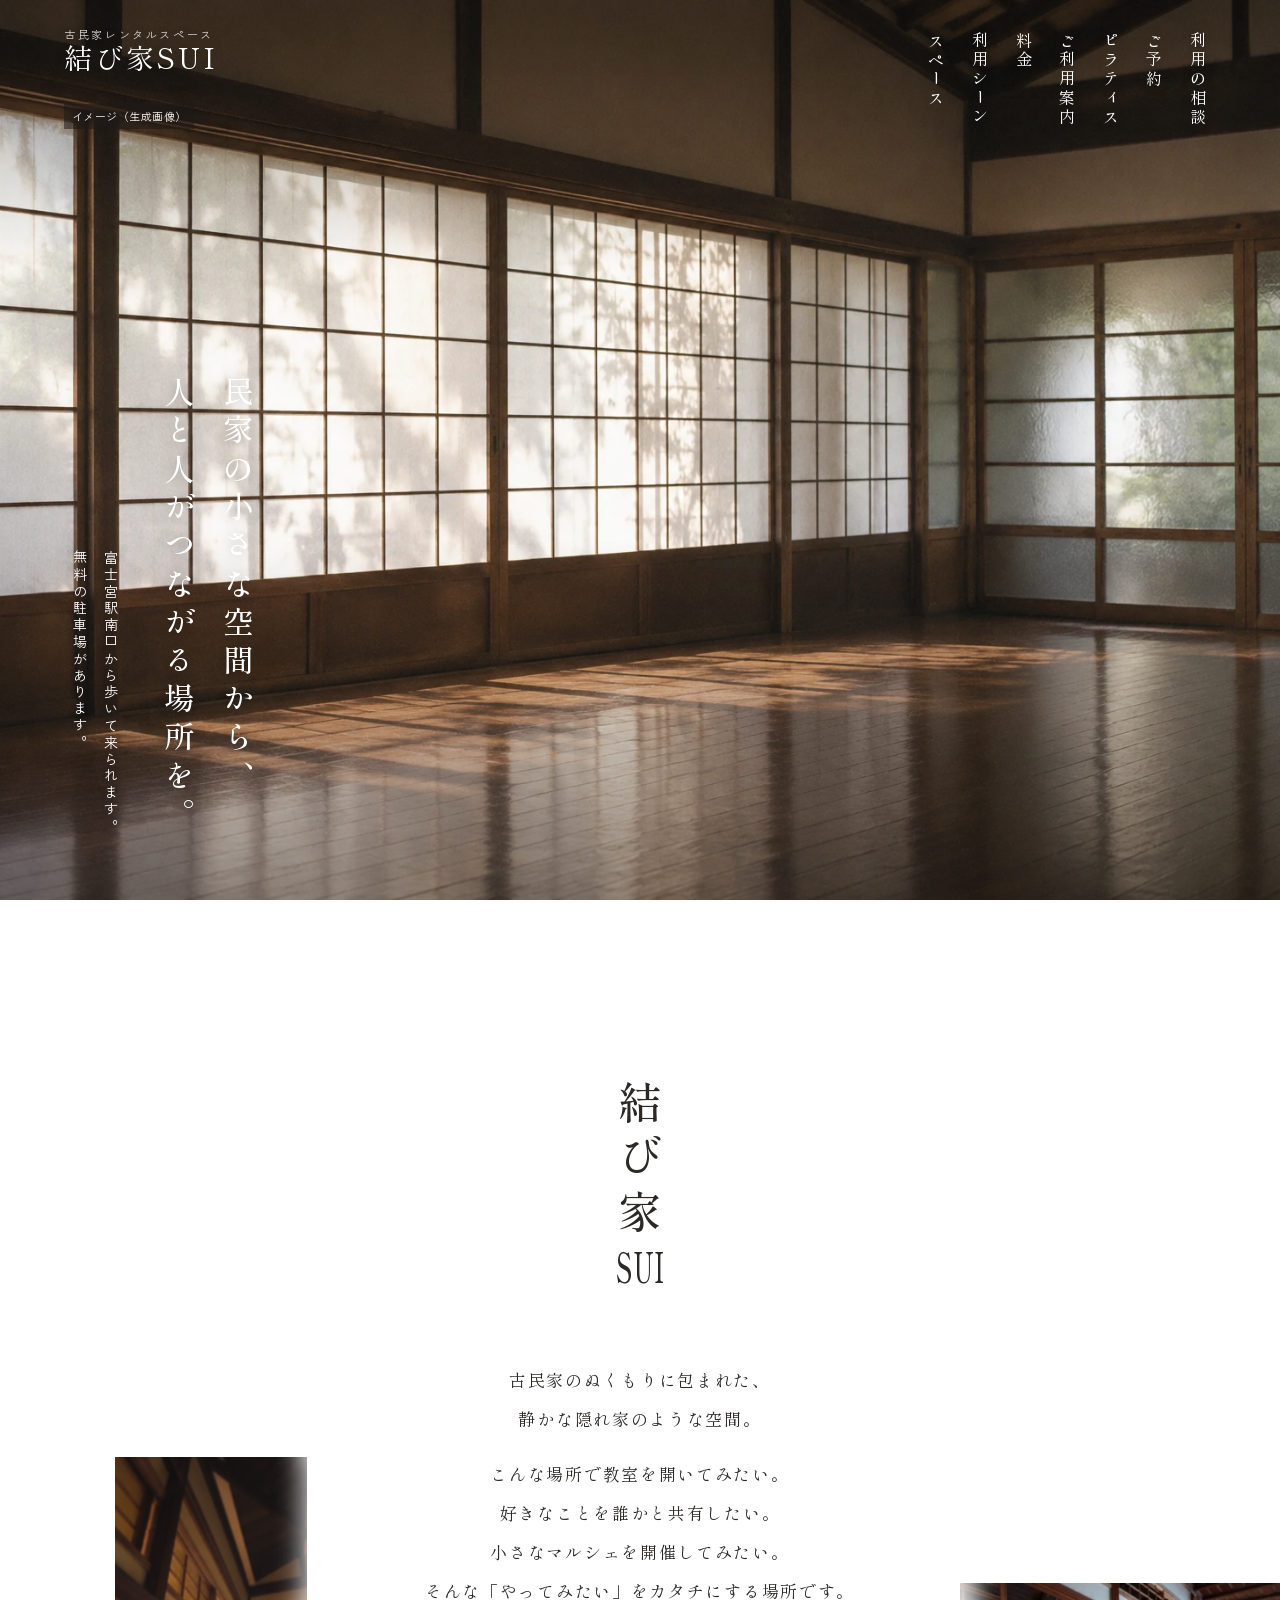
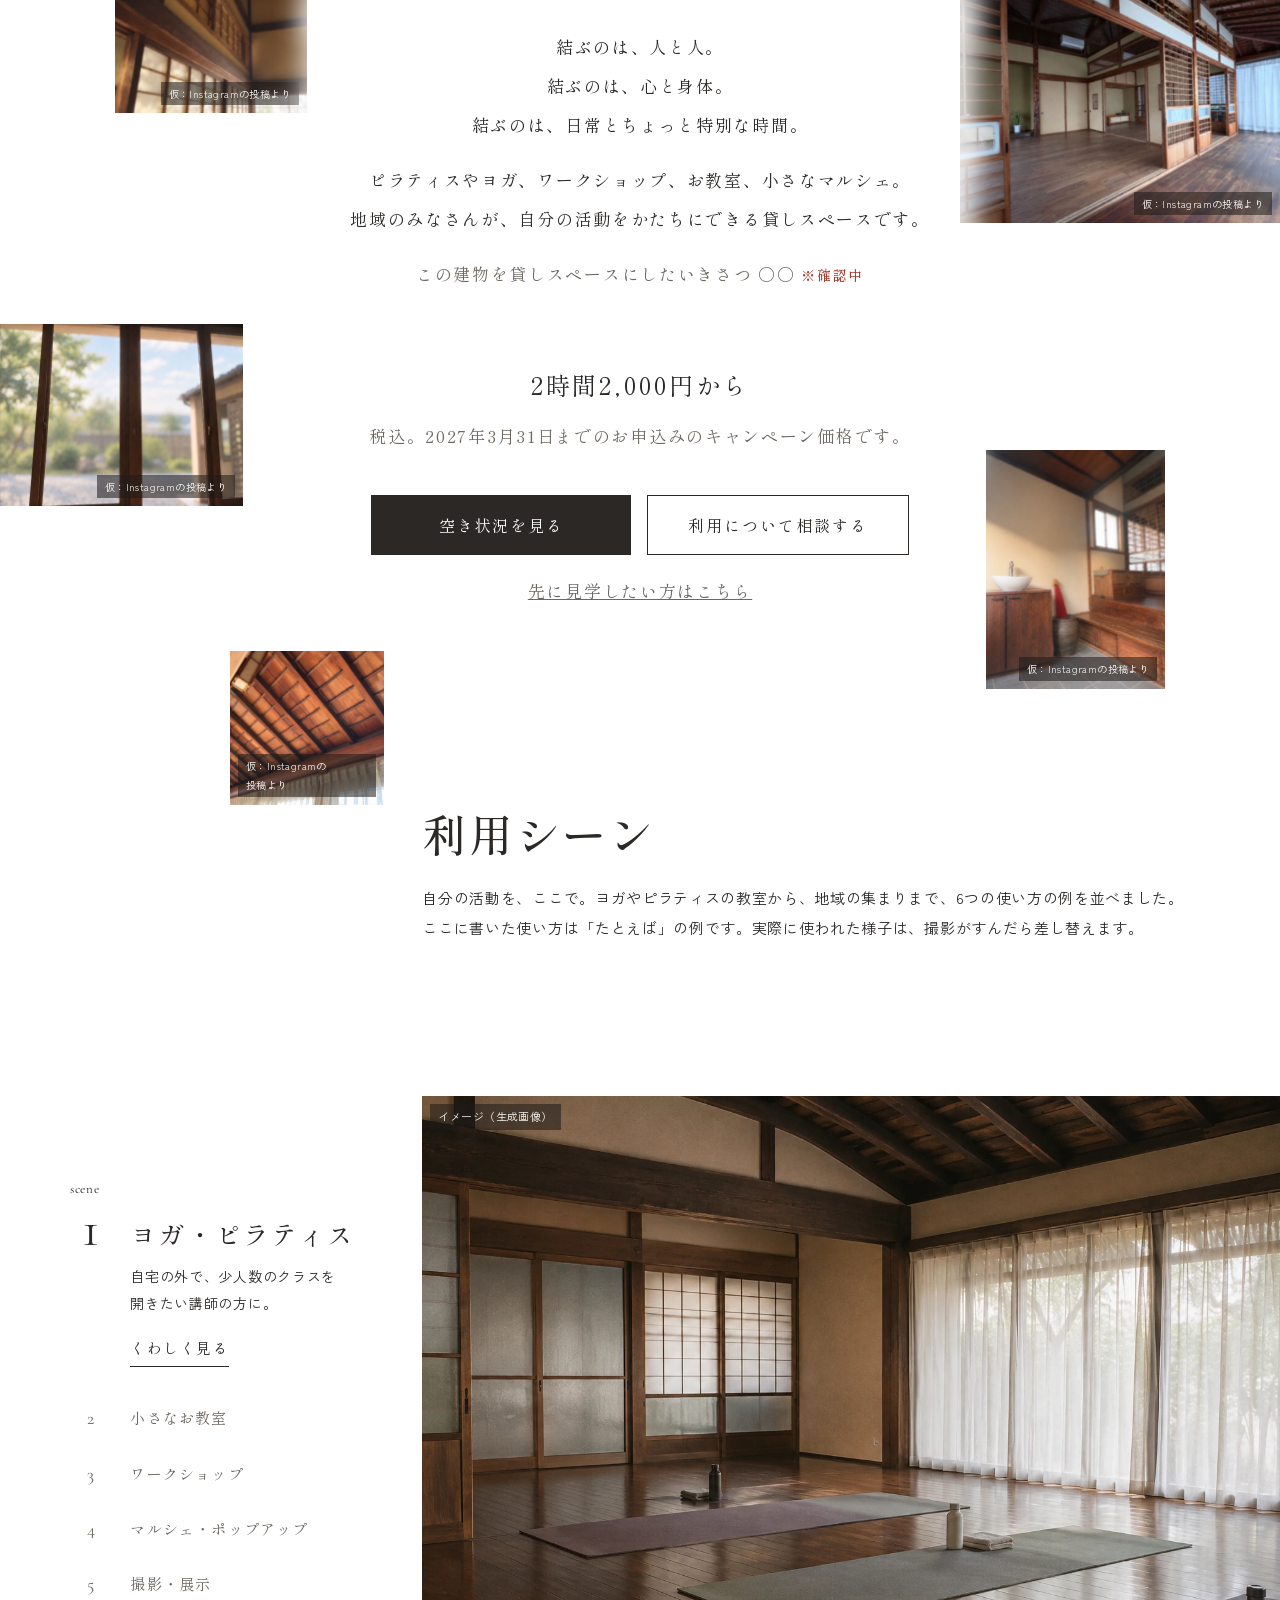
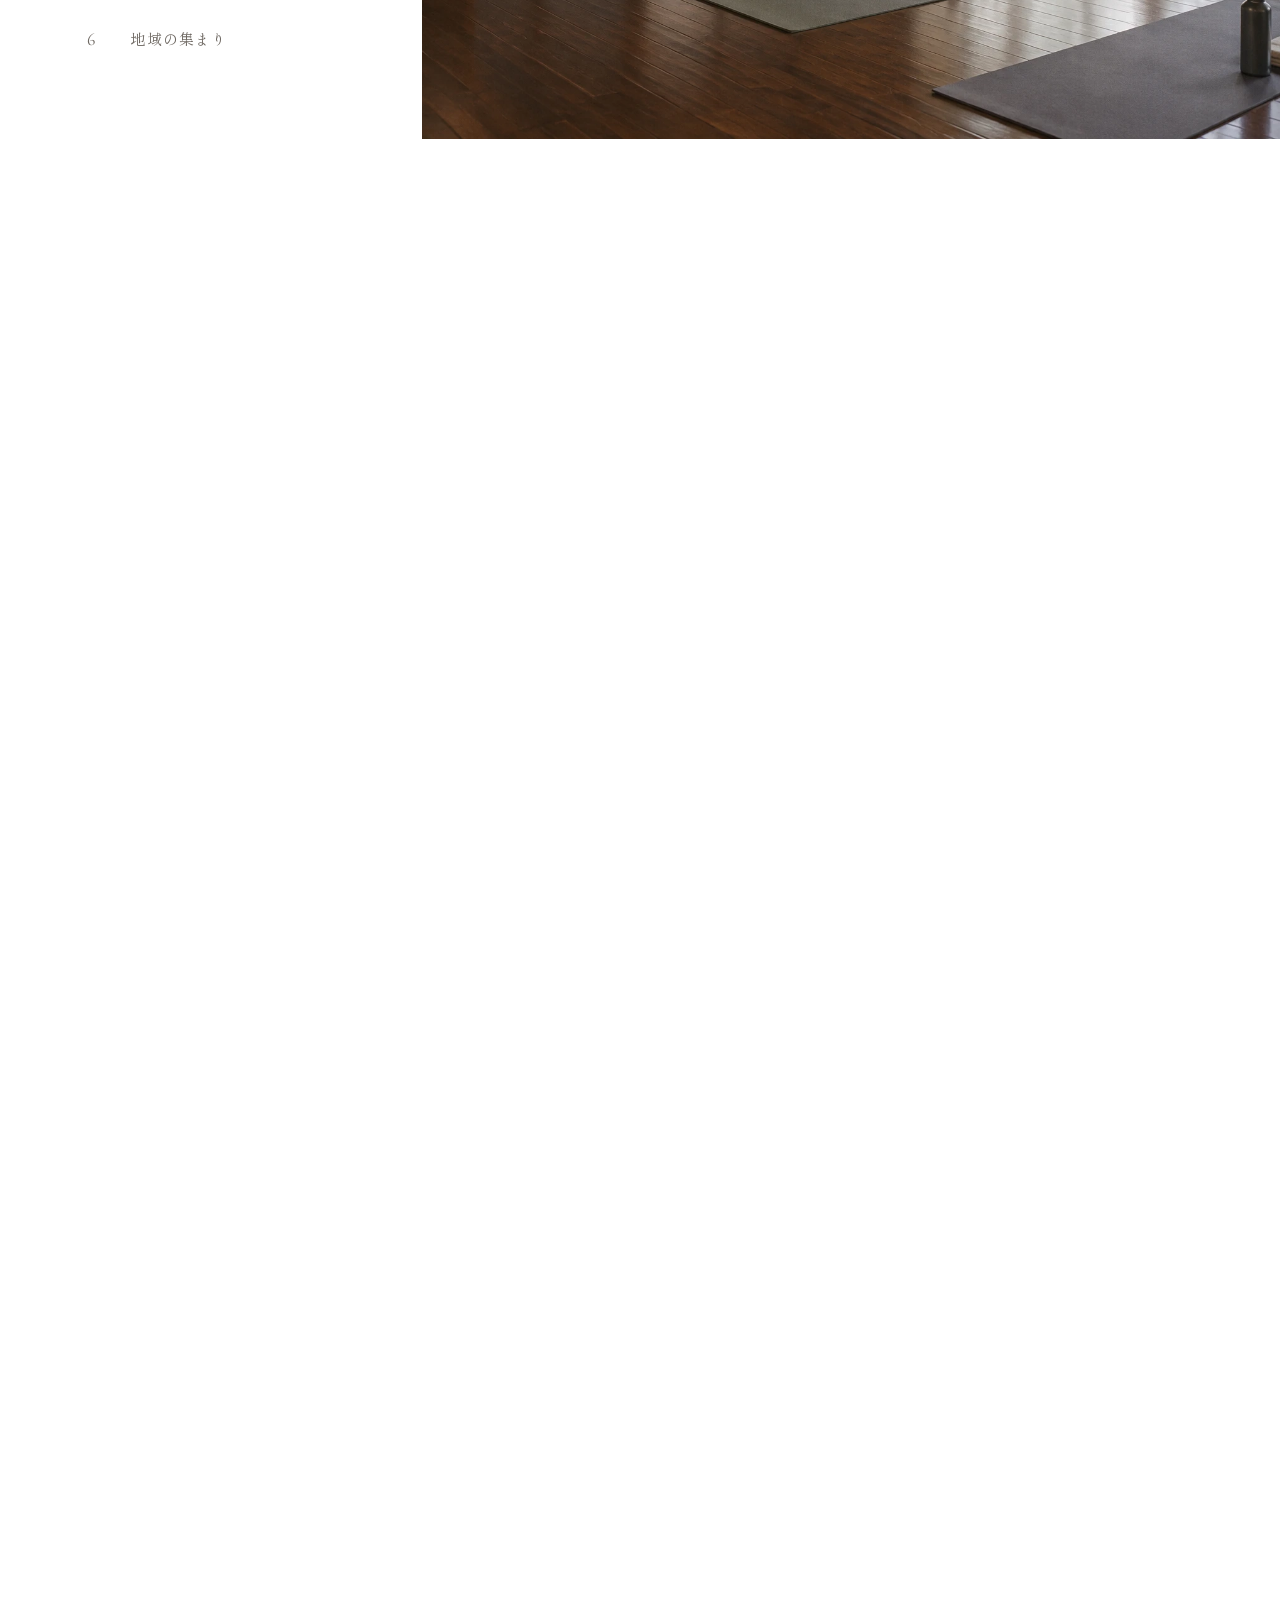
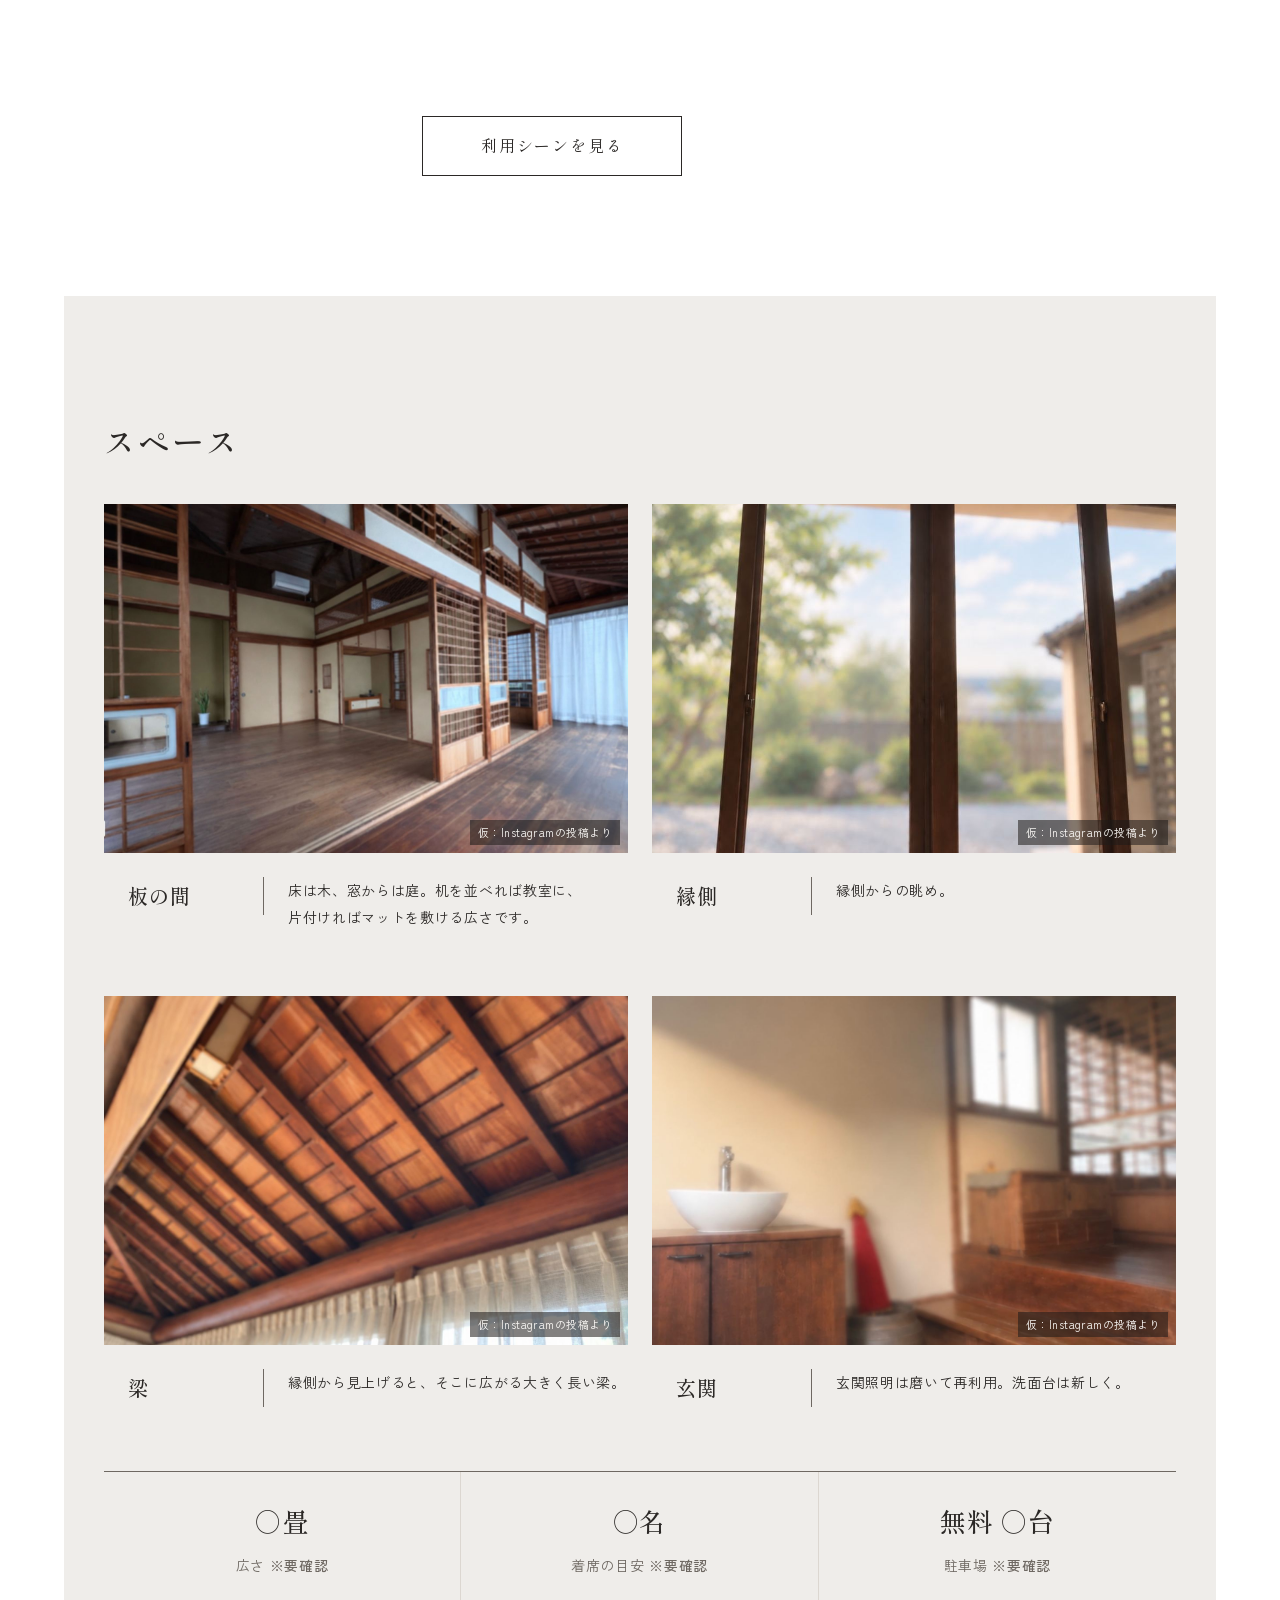
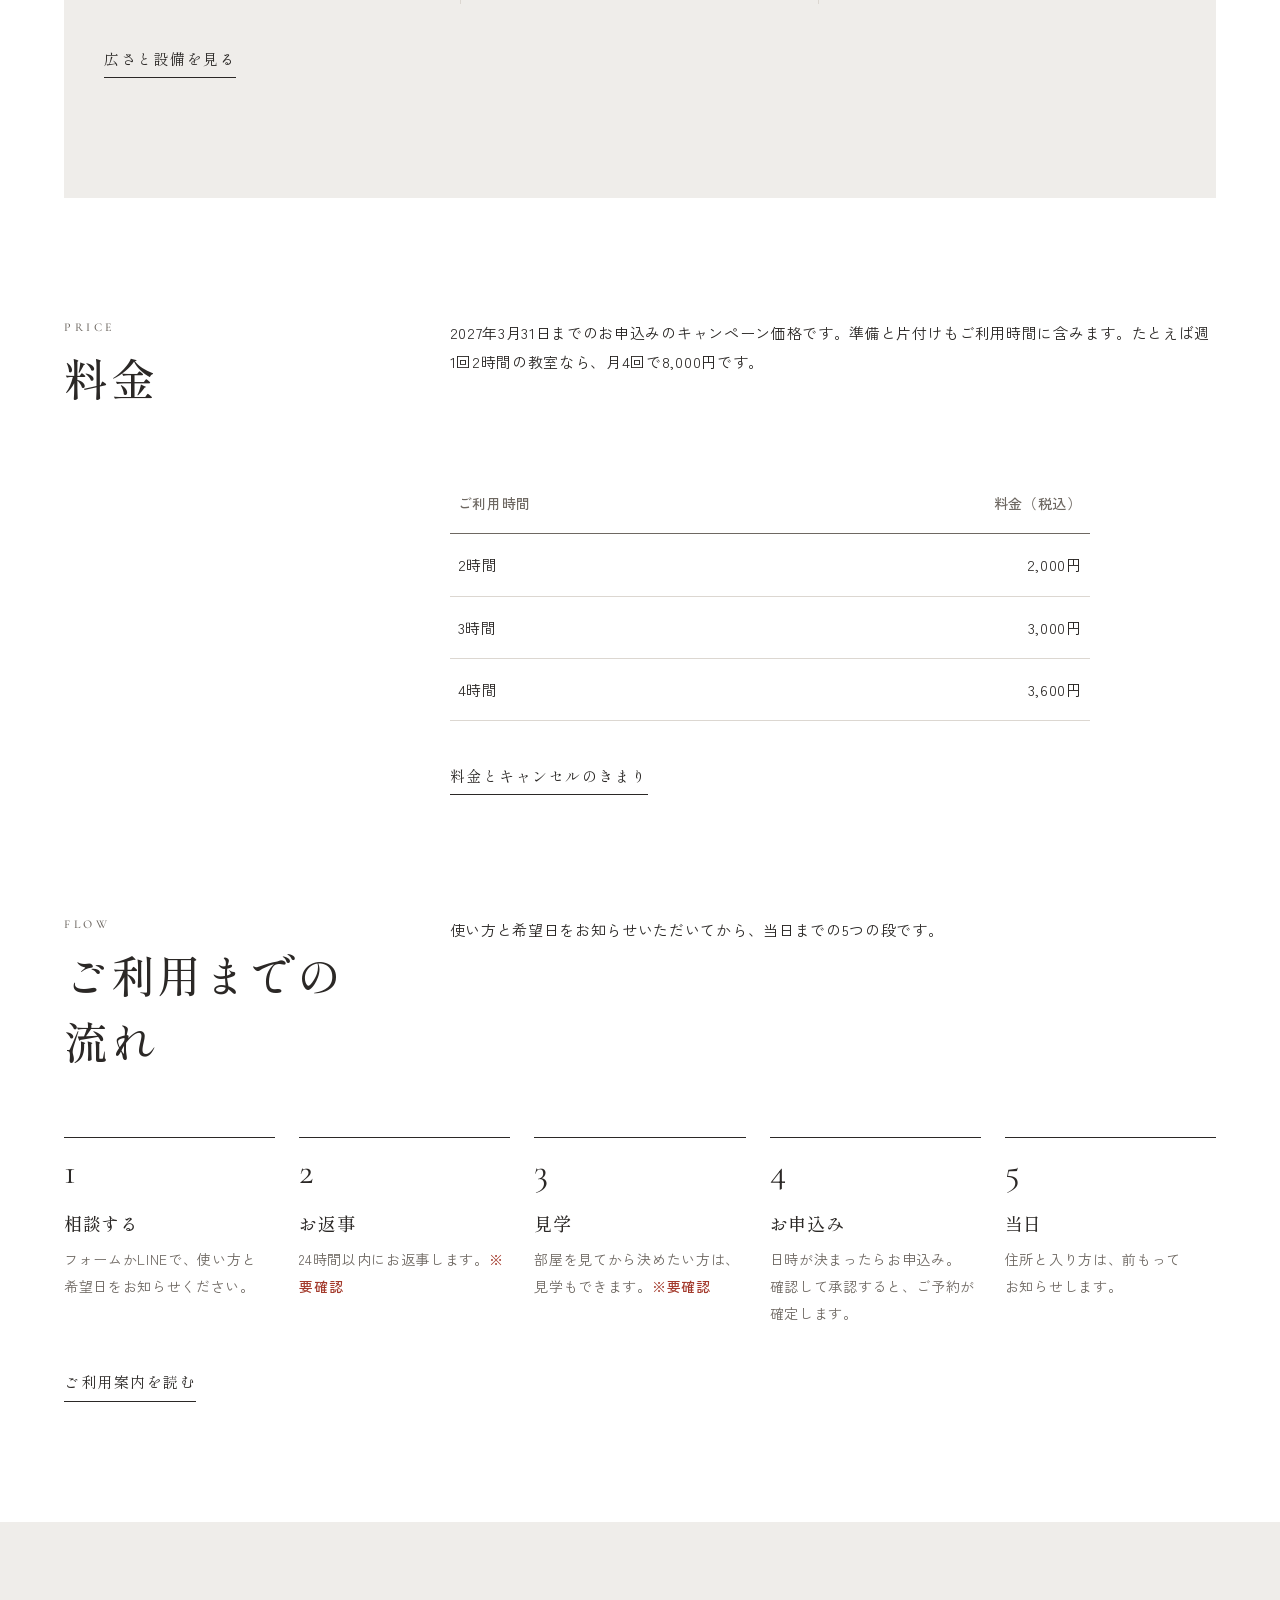
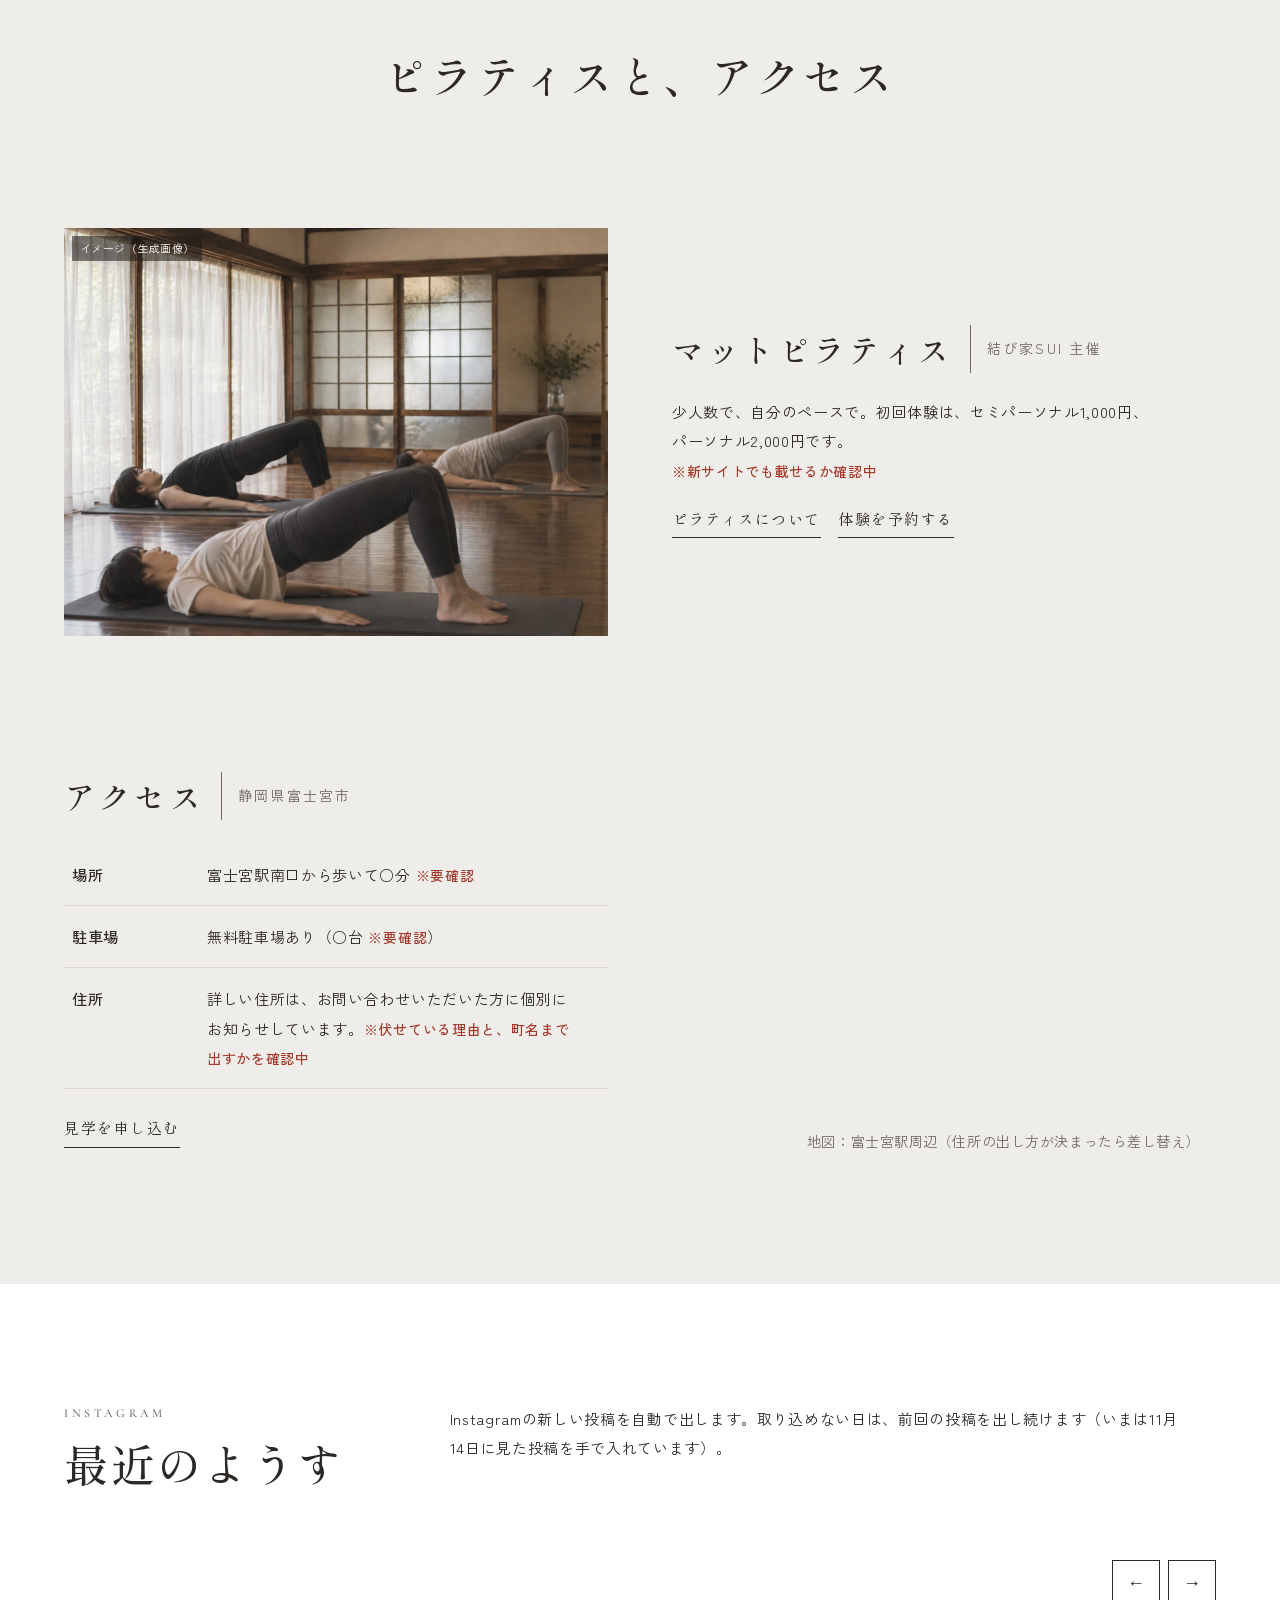
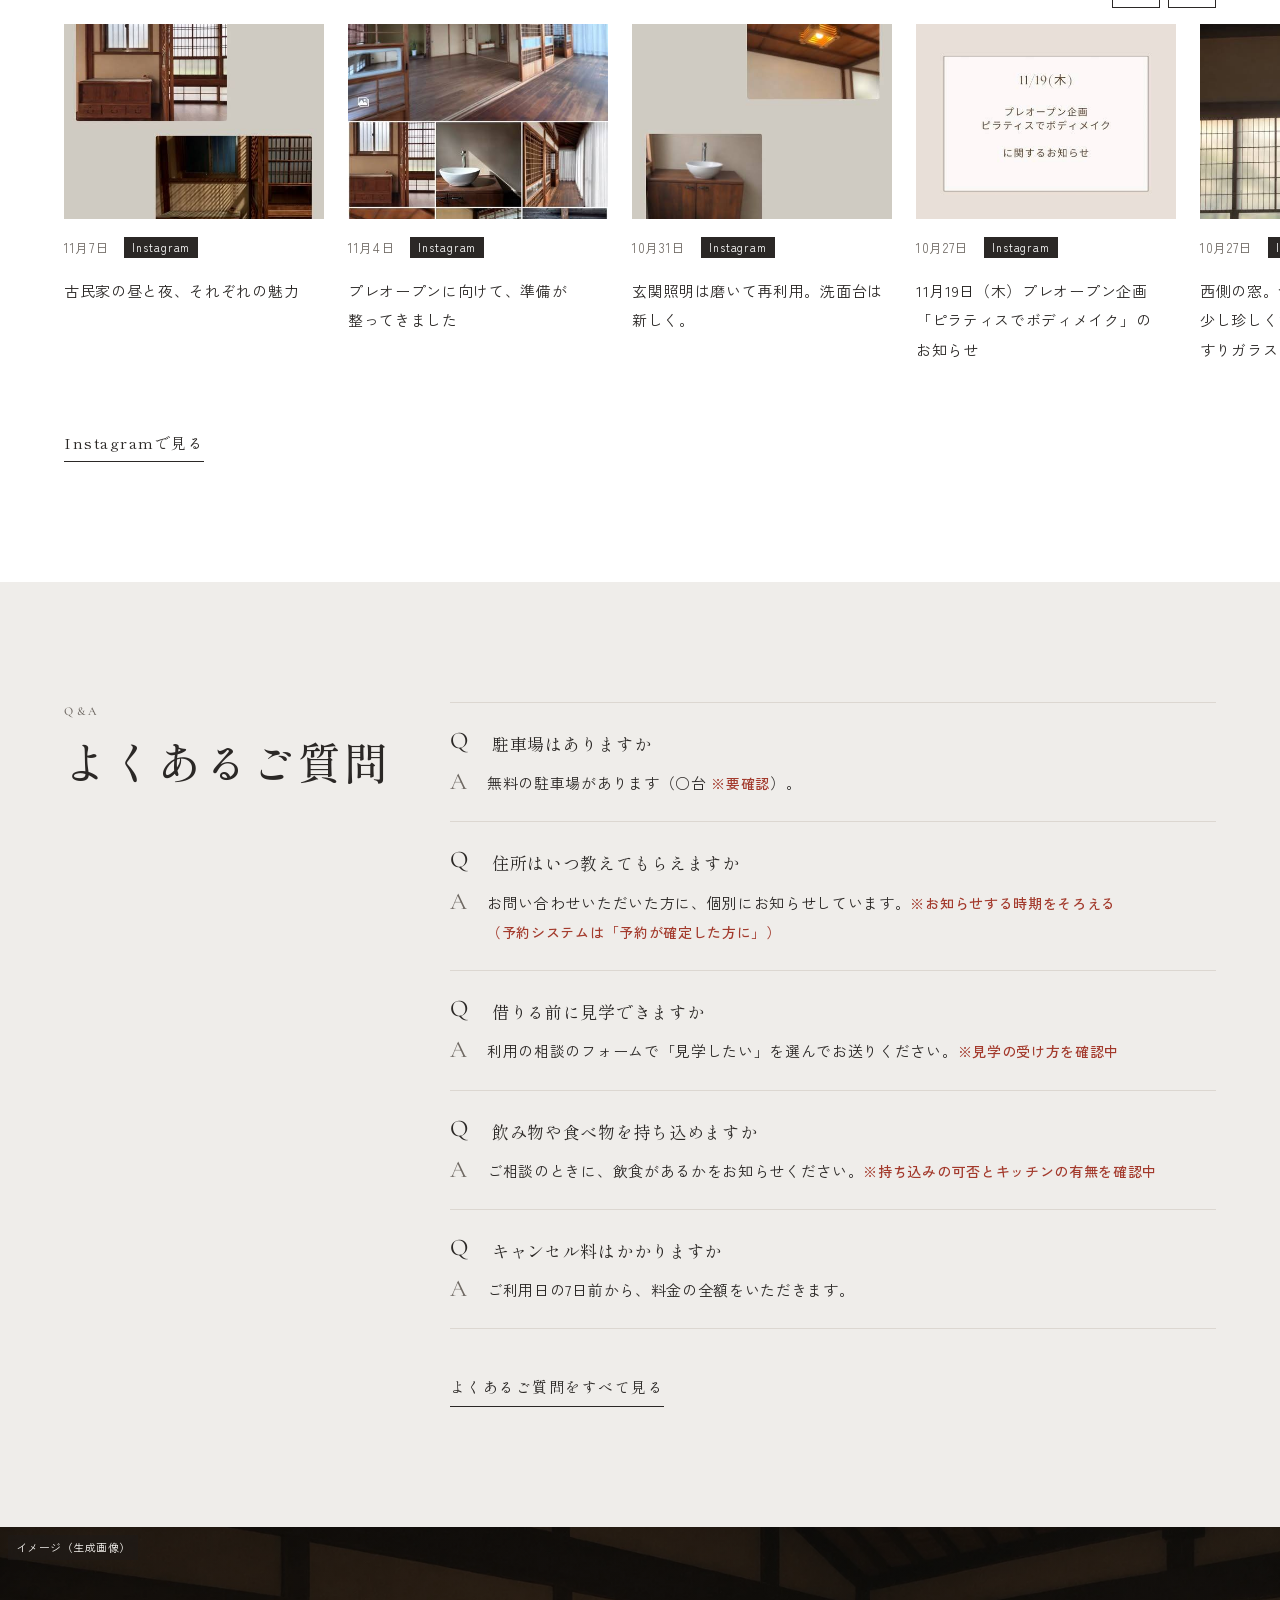
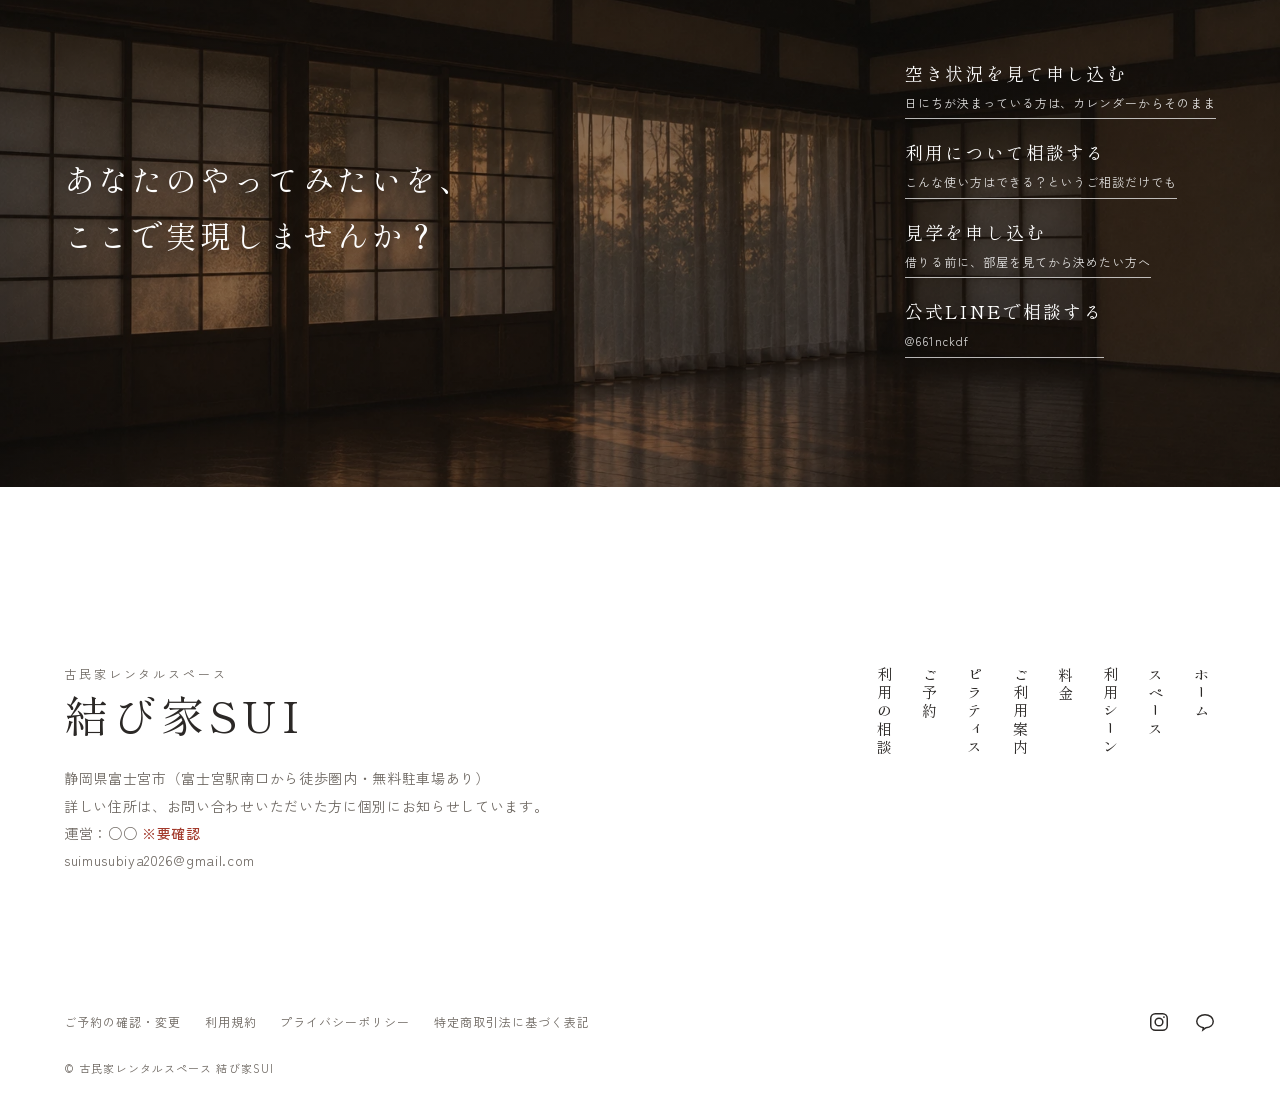
==== commit 857a8600: "予約をレンタルスペースとピラティスで分け、予約へ進む道筋を作り直す - ご予約を4ページに分けた：入口（reserve.html）、スペースを借りる（reserve-rental.html）、ピラティ" ====
--- a/index.html
+++ b/index.html
@@ -8,7 +8,7 @@
 <link rel="preconnect" href="https://fonts.googleapis.com">
 <link rel="preconnect" href="https://fonts.gstatic.com" crossorigin>
 <link href="https://fonts.googleapis.com/css2?family=Cormorant+Garamond:wght@500&family=Shippori+Mincho:wght@500&family=Zen+Kaku+Gothic+New:wght@400;500&display=swap" rel="stylesheet">
-<link rel="stylesheet" href="assets/site.css?v=1">
+<link rel="stylesheet" href="assets/site.css?v=2">
 </head>
 <body id="top">
 <div data-include="header"></div>
@@ -43,9 +43,10 @@
       <p class="price">2時間2,000円から</p>
       <p class="note">税込。2027年3月31日までのお申込みのキャンペーン価格です。</p>
       <div class="btns">
-        <a class="btn primary" href="contact.html">利用について相談する</a>
-        <a class="btn" href="contact.html?type=visit">見学したい</a>
-      </div>
+        <a class="btn primary" href="reserve-rental.html">空き状況を見る</a>
+        <a class="btn" href="contact.html">利用について相談する</a>
+      </div>
+      <p class="note" style="margin-top:var(--s-3)"><a href="contact.html?type=visit">先に見学したい方はこちら</a></p>
     </div>
   </section>
 
@@ -141,7 +142,7 @@
       <div>
         <div class="name"><h3>マットピラティス</h3><span>結び家SUI 主催</span></div>
         <p>少人数で、自分のペースで。初回体験は、セミパーソナル1,000円、パーソナル2,000円です。<br><span class="todo">※新サイトでも載せるか確認中</span></p>
-        <a class="line-link" href="pilates.html">ピラティスについて</a>
+        <a class="line-link" href="pilates.html">ピラティスについて</a>　<a class="line-link" href="reserve-pilates.html?trial=1">体験を予約する</a>
       </div>
     </div>
     <div class="row-item rev" id="access">
@@ -198,6 +199,6 @@
 </main>
 
 <div data-include="footer"></div>
-<script src="assets/site.js?v=1"></script>
+<script src="assets/site.js?v=3"></script>
 </body>
 </html>
